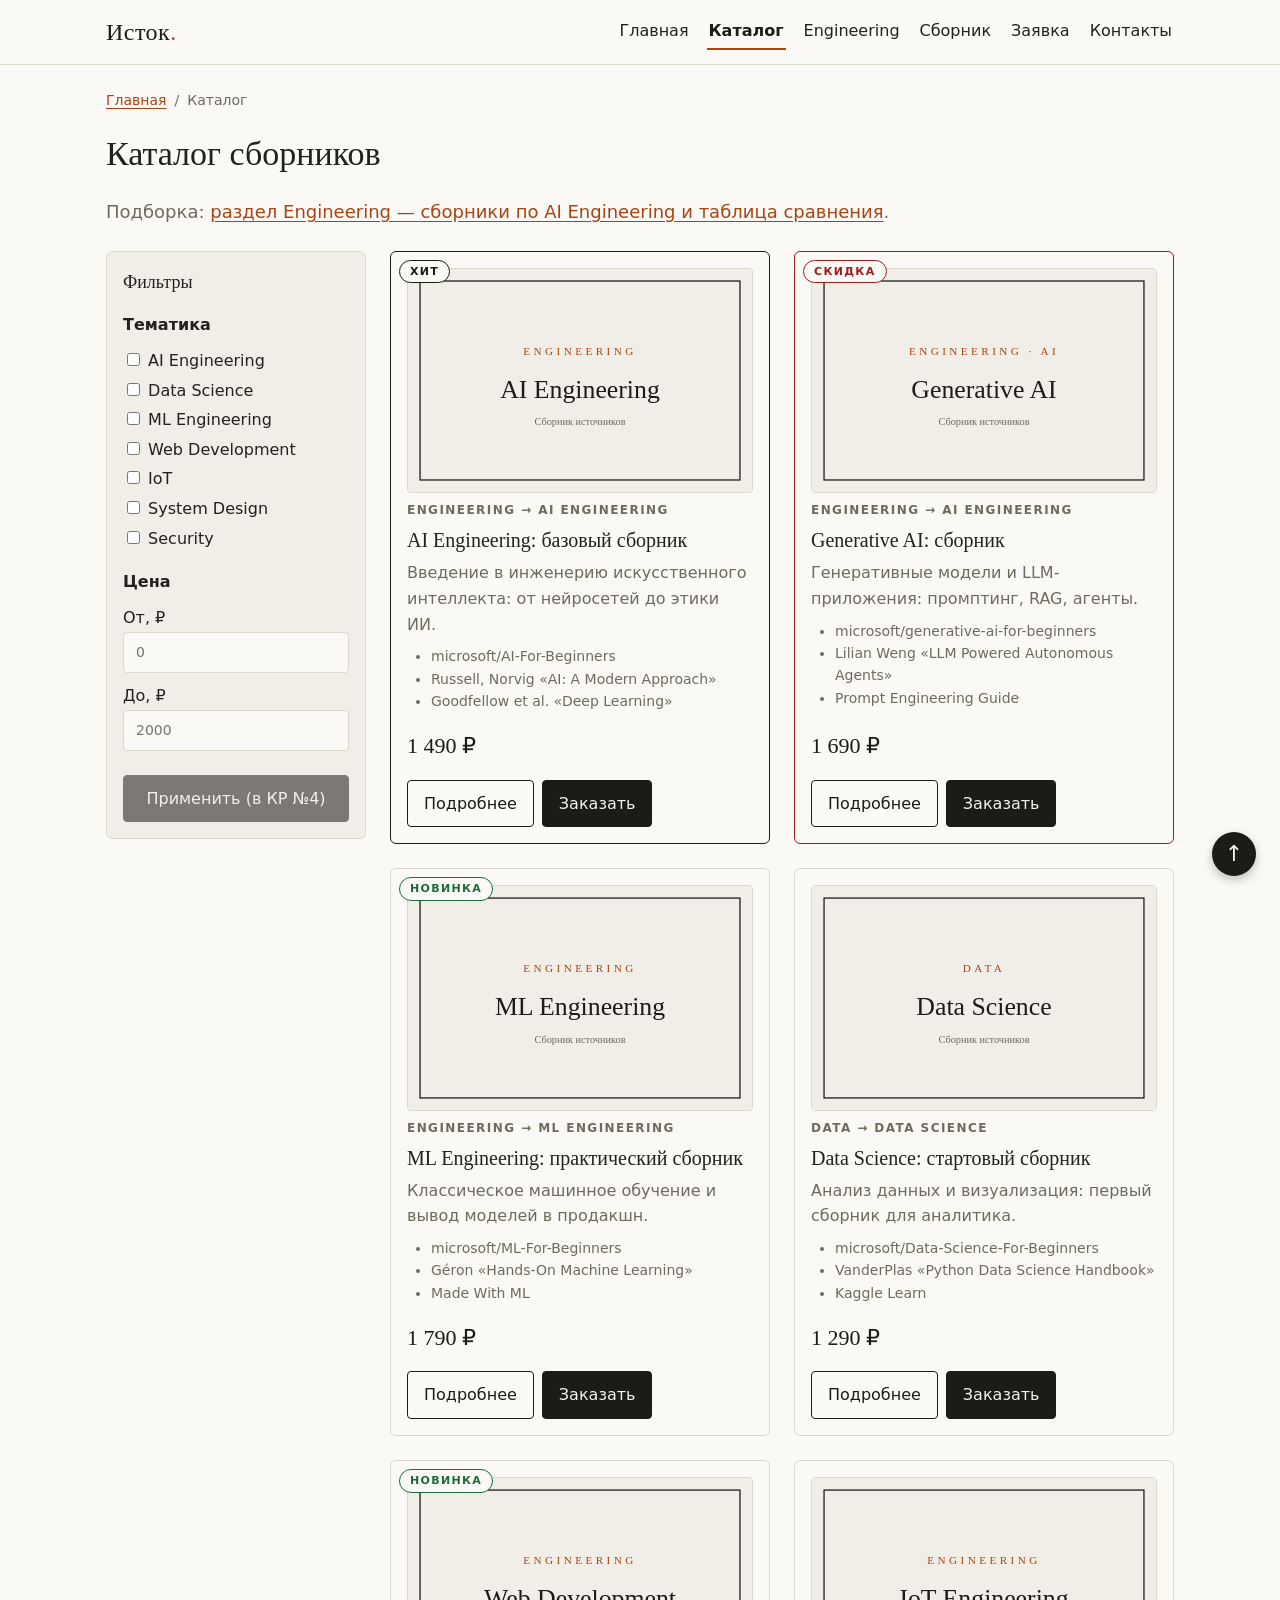
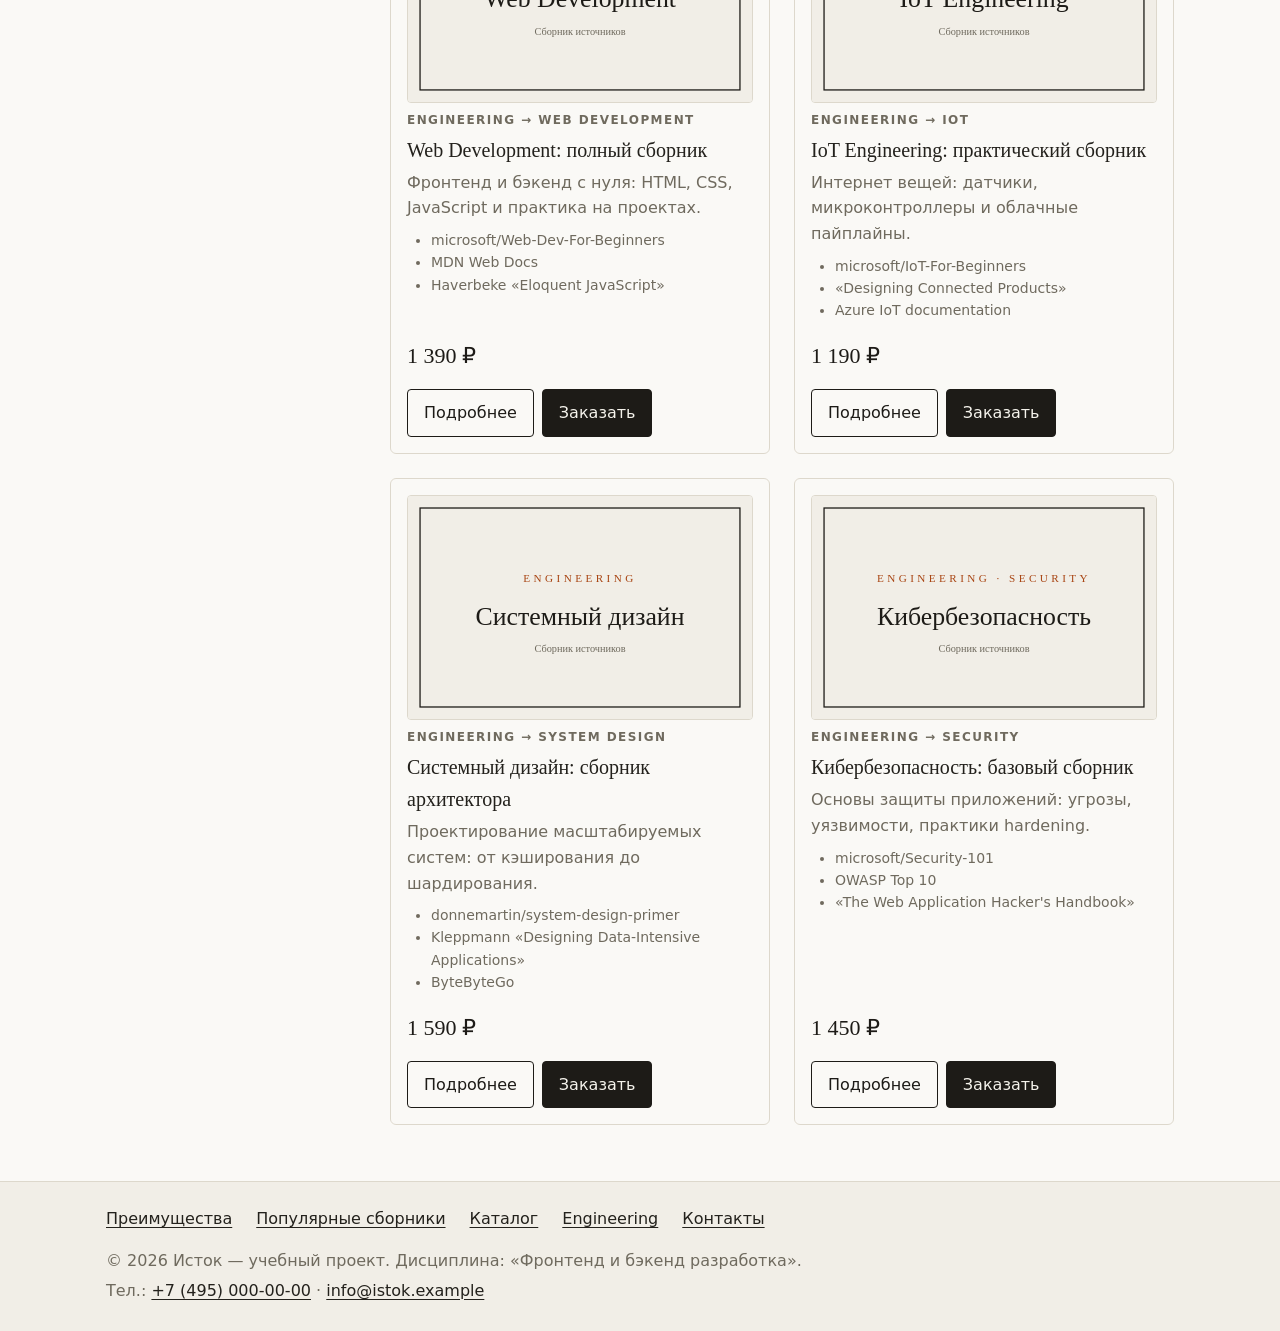
==== catalog.html @ 0348db37 "Stage 0" ====
<!DOCTYPE html>
<html lang="ru">
<head>
  <meta charset="UTF-8">
  <meta name="viewport" content="width=device-width, initial-scale=1.0">
  <title>Каталог — Исток</title>
  <meta name="description" content="Каталог тематических сборников источников Исток: AI Engineering, Data Science, Web Development, IoT, системный дизайн, кибербезопасность.">
  <meta property="og:type" content="website">
  <meta property="og:title" content="Каталог — Исток">
  <meta property="og:description" content="Каталог тематических сборников источников Исток.">
  <link rel="stylesheet" href="css/style.css">
  <script src="js/main.js" defer></script>
</head>
<body>
  <a class="skip-link" href="#main">Перейти к содержимому</a>
  <header class="site-header">
    <div class="site-header__inner">
      <a class="site-header__logo" href="index.html">Исток</a>
      <nav class="site-nav" aria-label="Основная навигация">
        <ul class="site-nav__list">
          <li class="site-nav__item"><a class="site-nav__link" href="index.html">Главная</a></li>
          <li class="site-nav__item"><a class="site-nav__link site-nav__link--active" href="catalog.html" aria-current="page">Каталог</a></li>
          <li class="site-nav__item"><a class="site-nav__link" href="category.html">Engineering</a></li>
          <li class="site-nav__item"><a class="site-nav__link" href="product.html">Сборник</a></li>
          <li class="site-nav__item"><a class="site-nav__link" href="order.html">Заявка</a></li>
          <li class="site-nav__item"><a class="site-nav__link" href="contacts.html">Контакты</a></li>
        </ul>
      </nav>
    </div>
  </header>

  <main class="page" id="main">
    <nav class="breadcrumbs" aria-label="Хлебные крошки">
      <ol class="breadcrumbs__list">
        <li class="breadcrumbs__item"><a class="breadcrumbs__link" href="index.html">Главная</a></li>
        <li class="breadcrumbs__item"><span class="breadcrumbs__current" aria-current="page">Каталог</span></li>
      </ol>
    </nav>
    <h1 class="page__title">Каталог сборников</h1>
    <p class="page__lead">Подборка: <a href="category.html">раздел Engineering — сборники по AI Engineering и таблица сравнения</a>.</p>
    <div class="catalog-layout">
      <aside class="catalog-filters" aria-label="Фильтры каталога">
        <h2 class="catalog-filters__title">Фильтры</h2>
        <form class="catalog-filters__form" action="#" method="get">
          <fieldset class="catalog-filters__group">
            <legend class="catalog-filters__legend">Тематика</legend>
            <ul class="catalog-filters__list">
          <li class="catalog-filters__item"><label class="catalog-filters__label"><input type="checkbox" name="category" value="AI Engineering"> AI Engineering</label></li>
          <li class="catalog-filters__item"><label class="catalog-filters__label"><input type="checkbox" name="category" value="Data Science"> Data Science</label></li>
          <li class="catalog-filters__item"><label class="catalog-filters__label"><input type="checkbox" name="category" value="ML Engineering"> ML Engineering</label></li>
          <li class="catalog-filters__item"><label class="catalog-filters__label"><input type="checkbox" name="category" value="Web Development"> Web Development</label></li>
          <li class="catalog-filters__item"><label class="catalog-filters__label"><input type="checkbox" name="category" value="IoT"> IoT</label></li>
          <li class="catalog-filters__item"><label class="catalog-filters__label"><input type="checkbox" name="category" value="System Design"> System Design</label></li>
          <li class="catalog-filters__item"><label class="catalog-filters__label"><input type="checkbox" name="category" value="Security"> Security</label></li>
            </ul>
          </fieldset>
          <fieldset class="catalog-filters__group">
            <legend class="catalog-filters__legend">Цена</legend>
            <label class="catalog-filters__label" for="price-min">От, ₽</label>
            <input class="catalog-filters__input" id="price-min" name="price-min" type="number" min="0" step="100" placeholder="0">
            <label class="catalog-filters__label" for="price-max">До, ₽</label>
            <input class="catalog-filters__input" id="price-max" name="price-max" type="number" min="0" step="100" placeholder="2000">
          </fieldset>
          <button class="button button--primary" type="button" disabled>Применить (в КР №4)</button>
        </form>
      </aside>
      <section class="catalog-products" aria-label="Список сборников">
        <div class="products-grid">
        <article class="product-card product-card--featured">
          <span class="badge badge--hit product-card__badge">Хит</span>
          <img class="product-card__image" src="images/ai-engineering.svg" alt="Обложка сборника «AI Engineering: базовый сборник»" width="400" height="260" loading="lazy">
          <p class="product-card__category"><a class="product-card__category-link" href="category.html">Engineering → AI Engineering</a></p>
          <h3 class="product-card__title">AI Engineering: базовый сборник</h3>
          <p class="product-card__description">Введение в инженерию искусственного интеллекта: от нейросетей до этики ИИ.</p>
          <ul class="product-card__sources">
            <li>microsoft/AI-For-Beginners</li>
            <li>Russell, Norvig «AI: A Modern Approach»</li>
            <li>Goodfellow et al. «Deep Learning»</li>
          </ul>
          <p class="product-card__price">1 490 ₽</p>
          <div class="product-card__actions">
            <a class="button button--secondary" href="product.html">Подробнее</a>
            <button class="button button--primary product-card__button" type="button" data-product="AI Engineering: базовый сборник">Заказать</button>
          </div>
        </article>
        <article class="product-card product-card--discount">
          <span class="badge badge--sale product-card__badge">Скидка</span>
          <img class="product-card__image" src="images/generative-ai.svg" alt="Обложка сборника «Generative AI: сборник»" width="400" height="260" loading="lazy">
          <p class="product-card__category"><a class="product-card__category-link" href="category.html">Engineering → AI Engineering</a></p>
          <h3 class="product-card__title">Generative AI: сборник</h3>
          <p class="product-card__description">Генеративные модели и LLM-приложения: промптинг, RAG, агенты.</p>
          <ul class="product-card__sources">
            <li>microsoft/generative-ai-for-beginners</li>
            <li>Lilian Weng «LLM Powered Autonomous Agents»</li>
            <li>Prompt Engineering Guide</li>
          </ul>
          <p class="product-card__price">1 690 ₽</p>
          <div class="product-card__actions">
            <a class="button button--secondary" href="product.html">Подробнее</a>
            <button class="button button--primary product-card__button" type="button" data-product="Generative AI: сборник">Заказать</button>
          </div>
        </article>
        <article class="product-card">
          <span class="badge badge--new product-card__badge">Новинка</span>
          <img class="product-card__image" src="images/ml-engineering.svg" alt="Обложка сборника «ML Engineering: практический сборник»" width="400" height="260" loading="lazy">
          <p class="product-card__category"><a class="product-card__category-link" href="category.html">Engineering → ML Engineering</a></p>
          <h3 class="product-card__title">ML Engineering: практический сборник</h3>
          <p class="product-card__description">Классическое машинное обучение и вывод моделей в продакшн.</p>
          <ul class="product-card__sources">
            <li>microsoft/ML-For-Beginners</li>
            <li>Géron «Hands-On Machine Learning»</li>
            <li>Made With ML</li>
          </ul>
          <p class="product-card__price">1 790 ₽</p>
          <div class="product-card__actions">
            <a class="button button--secondary" href="product.html">Подробнее</a>
            <button class="button button--primary product-card__button" type="button" data-product="ML Engineering: практический сборник">Заказать</button>
          </div>
        </article>
        <article class="product-card">
          <img class="product-card__image" src="images/data-science.svg" alt="Обложка сборника «Data Science: стартовый сборник»" width="400" height="260" loading="lazy">
          <p class="product-card__category">Data → Data Science</p>
          <h3 class="product-card__title">Data Science: стартовый сборник</h3>
          <p class="product-card__description">Анализ данных и визуализация: первый сборник для аналитика.</p>
          <ul class="product-card__sources">
            <li>microsoft/Data-Science-For-Beginners</li>
            <li>VanderPlas «Python Data Science Handbook»</li>
            <li>Kaggle Learn</li>
          </ul>
          <p class="product-card__price">1 290 ₽</p>
          <div class="product-card__actions">
            <a class="button button--secondary" href="product.html">Подробнее</a>
            <button class="button button--primary product-card__button" type="button" data-product="Data Science: стартовый сборник">Заказать</button>
          </div>
        </article>
        <article class="product-card">
          <span class="badge badge--new product-card__badge">Новинка</span>
          <img class="product-card__image" src="images/web-development.svg" alt="Обложка сборника «Web Development: полный сборник»" width="400" height="260" loading="lazy">
          <p class="product-card__category"><a class="product-card__category-link" href="category.html">Engineering → Web Development</a></p>
          <h3 class="product-card__title">Web Development: полный сборник</h3>
          <p class="product-card__description">Фронтенд и бэкенд с нуля: HTML, CSS, JavaScript и практика на проектах.</p>
          <ul class="product-card__sources">
            <li>microsoft/Web-Dev-For-Beginners</li>
            <li>MDN Web Docs</li>
            <li>Haverbeke «Eloquent JavaScript»</li>
          </ul>
          <p class="product-card__price">1 390 ₽</p>
          <div class="product-card__actions">
            <a class="button button--secondary" href="product.html">Подробнее</a>
            <button class="button button--primary product-card__button" type="button" data-product="Web Development: полный сборник">Заказать</button>
          </div>
        </article>
        <article class="product-card">
          <img class="product-card__image" src="images/iot-engineering.svg" alt="Обложка сборника «IoT Engineering: практический сборник»" width="400" height="260" loading="lazy">
          <p class="product-card__category"><a class="product-card__category-link" href="category.html">Engineering → IoT</a></p>
          <h3 class="product-card__title">IoT Engineering: практический сборник</h3>
          <p class="product-card__description">Интернет вещей: датчики, микроконтроллеры и облачные пайплайны.</p>
          <ul class="product-card__sources">
            <li>microsoft/IoT-For-Beginners</li>
            <li>«Designing Connected Products»</li>
            <li>Azure IoT documentation</li>
          </ul>
          <p class="product-card__price">1 190 ₽</p>
          <div class="product-card__actions">
            <a class="button button--secondary" href="product.html">Подробнее</a>
            <button class="button button--primary product-card__button" type="button" data-product="IoT Engineering: практический сборник">Заказать</button>
          </div>
        </article>
        <article class="product-card">
          <img class="product-card__image" src="images/system-design.svg" alt="Обложка сборника «Системный дизайн: сборник архитектора»" width="400" height="260" loading="lazy">
          <p class="product-card__category"><a class="product-card__category-link" href="category.html">Engineering → System Design</a></p>
          <h3 class="product-card__title">Системный дизайн: сборник архитектора</h3>
          <p class="product-card__description">Проектирование масштабируемых систем: от кэширования до шардирования.</p>
          <ul class="product-card__sources">
            <li>donnemartin/system-design-primer</li>
            <li>Kleppmann «Designing Data-Intensive Applications»</li>
            <li>ByteByteGo</li>
          </ul>
          <p class="product-card__price">1 590 ₽</p>
          <div class="product-card__actions">
            <a class="button button--secondary" href="product.html">Подробнее</a>
            <button class="button button--primary product-card__button" type="button" data-product="Системный дизайн: сборник архитектора">Заказать</button>
          </div>
        </article>
        <article class="product-card">
          <img class="product-card__image" src="images/cybersecurity.svg" alt="Обложка сборника «Кибербезопасность: базовый сборник»" width="400" height="260" loading="lazy">
          <p class="product-card__category"><a class="product-card__category-link" href="category.html">Engineering → Security</a></p>
          <h3 class="product-card__title">Кибербезопасность: базовый сборник</h3>
          <p class="product-card__description">Основы защиты приложений: угрозы, уязвимости, практики hardening.</p>
          <ul class="product-card__sources">
            <li>microsoft/Security-101</li>
            <li>OWASP Top 10</li>
            <li>«The Web Application Hacker's Handbook»</li>
          </ul>
          <p class="product-card__price">1 450 ₽</p>
          <div class="product-card__actions">
            <a class="button button--secondary" href="product.html">Подробнее</a>
            <button class="button button--primary product-card__button" type="button" data-product="Кибербезопасность: базовый сборник">Заказать</button>
          </div>
        </article>
        </div>
      </section>
    </div>
  </main>

  <footer class="site-footer" id="contacts">
    <div class="site-footer__inner">
      <nav class="site-footer__nav" aria-label="Навигация в подвале">
        <ul class="site-footer__list">
          <li class="site-footer__item"><a class="site-footer__link" href="index.html#advantages">Преимущества</a></li>
          <li class="site-footer__item"><a class="site-footer__link" href="index.html#popular">Популярные сборники</a></li>
          <li class="site-footer__item"><a class="site-footer__link" href="catalog.html">Каталог</a></li>
          <li class="site-footer__item"><a class="site-footer__link" href="category.html">Engineering</a></li>
          <li class="site-footer__item"><a class="site-footer__link" href="contacts.html">Контакты</a></li>
        </ul>
      </nav>
      <p class="site-footer__text">&copy; 2026 Исток — учебный проект. Дисциплина: «Фронтенд и бэкенд разработка».</p>
      <p class="site-footer__text">Тел.: <a class="site-footer__link" href="tel:+74950000000">+7 (495) 000-00-00</a> · <a class="site-footer__link" href="mailto:info@istok.example">info@istok.example</a></p>
    </div>
  </footer>
  <a class="to-top" href="#main" aria-label="Наверх">↑</a>

  <dialog class="order-dialog" id="order-dialog" aria-labelledby="order-dialog-title">
    <h2 class="order-dialog__title" id="order-dialog-title">Быстрая заявка</h2>
    <form class="order-form" id="order-form" action="#" method="post" novalidate>
      <input id="selected-product" name="selected-product" type="hidden">
      <p class="order-form__selected" id="selected-product-label" hidden></p>
      <div class="order-form__field">
        <label class="order-form__label" for="order-name">Имя</label>
        <input class="order-form__input" id="order-name" name="name" type="text" placeholder="Введите ваше имя" minlength="2" autocomplete="given-name" required>
      </div>
      <div class="order-form__field">
        <label class="order-form__label" for="order-email">E-mail</label>
        <input class="order-form__input" id="order-email" name="email" type="email" placeholder="example@mail.ru" autocomplete="email" required>
      </div>
      <div class="order-form__field">
        <label class="order-form__label" for="order-phone">Телефон</label>
        <input class="order-form__input" id="order-phone" name="phone" type="tel" inputmode="tel" placeholder="+7 (900) 000-00-00" pattern="^\+7 \(\d{3}\) \d{3}-\d{2}-\d{2}$" required>
        <small class="order-form__hint">Формат: +7 (900) 000-00-00</small>
      </div>
      <div class="order-form__field">
        <label class="order-form__label" for="order-topic">Тема заявки</label>
        <select class="order-form__select" id="order-topic" name="topic" required>
          <option value="">Выберите тему</option>
          <option value="product">Заказ сборника</option>
          <option value="consultation">Консультация</option>
          <option value="delivery">Получение и доставка</option>
        </select>
      </div>
      <div class="order-form__field">
        <label class="order-form__label" for="order-comment">Комментарий</label>
        <textarea class="order-form__textarea" id="order-comment" name="comment" rows="3" placeholder="Дополнительная информация"></textarea>
      </div>
      <div class="order-form__field order-form__field--checkbox">
        <label class="order-form__label order-form__label--inline"><input id="order-agreement" name="agreement" type="checkbox" required> Я согласен на обработку данных</label>
      </div>
      <div class="order-form__actions">
        <button class="button button--secondary" type="button" id="close-order-dialog">Закрыть</button>
        <button class="button button--primary" type="submit">Отправить заявку</button>
      </div>
    </form>
  </dialog>
  <p class="success-message" id="success-message" role="status" hidden>Заявка успешно отправлена!</p>
</body>
</html>
---- css/style.css ----
/* ===== Переменные ===== */
/* Визуальное направление: минимализм в духе triforceproject.com —
   «бумажный» фон, волосяные линии, акцентная serif-типографика,
   сдержанная палитра «чернила + ржавчина». */
:root {
  --color-primary: #1d1b17;
  --color-primary-dark: #000000;
  --color-text: #23211c;
  --color-bg: #faf9f6;
  --color-bg-alt: #f1eee7;
  --color-bg-hero: #f4f1ea;
  --color-border: #ddd8cc;
  --color-danger: #a11d1d;
  --color-success: #1e6b3a;
  --color-muted: #6f6a5e;
  --color-disabled: #c9c4b8;
  --color-hit: #1d1b17;
  --color-new: #1e6b3a;
  --color-sale: #a11d1d;
  --color-accent: #a84412;
  --color-accent-hover: #c24e14;
  --color-accent-dark: #8f3a0e;
  --color-surface-dark: #1d1b17;
  --color-on-dark: #f5f3ec;
  --color-on-dark-muted: #b3ada0;

  --space-xs: 4px;
  --space-sm: 8px;
  --space-md: 16px;
  --space-lg: 24px;
  --space-xl: 32px;

  --radius-sm: 4px;
  --radius-md: 6px;
  --radius-lg: 8px;
  --font-main: "Segoe UI", system-ui, -apple-system, Roboto, "Helvetica Neue", Arial, sans-serif;
  --font-heading: Georgia, "Times New Roman", "Times", serif;
  --container-width: 1100px;
  --header-height: 64px;
}

/* ===== База ===== */
* { box-sizing: border-box; }
html { scroll-behavior: smooth; scroll-padding-top: calc(var(--header-height) + var(--space-md)); }
body { margin: 0; font-family: var(--font-main); line-height: 1.6; color: var(--color-text); background: var(--color-bg); }
img { max-width: 100%; height: auto; display: block; }
a { color: var(--color-accent); text-underline-offset: 3px; }
a:focus-visible, input:focus-visible, select:focus-visible, textarea:focus-visible, summary:focus-visible {
  outline: 2px solid var(--color-accent); outline-offset: 3px;
}

/* Подсветка цели якорной ссылки */
.section:target, .site-footer:target { outline: 2px dashed var(--color-accent); outline-offset: 4px; }

.skip-link { position: absolute; left: var(--space-md); top: -100px; z-index: 300; padding: var(--space-sm) var(--space-md); background: var(--color-primary); color: var(--color-on-dark); text-decoration: none; border-radius: var(--radius-sm); }
.skip-link:focus { top: var(--space-sm); }

.page, .site-header__inner, .site-footer__inner { max-width: var(--container-width); margin: 0 auto; padding: var(--space-lg) var(--space-md); }
.page__title { margin: 0 0 var(--space-lg); font-size: 34px; font-weight: normal; }
.page__lead { margin: calc(var(--space-sm) * -1) 0 var(--space-lg); font-size: 18px; color: var(--color-muted); }
.hero__title, .page__title, .section__title, .product-page__title, .product-card__title, .note__title, .advantages__title, .catalog-filters__title, .order-dialog__title { font-family: var(--font-heading); letter-spacing: 0; }

/* Надзаголовок-подпись в духе референса: капс, разрядка */
.kicker { margin: 0 0 var(--space-sm); font-size: 12px; font-weight: bold; letter-spacing: .18em; text-transform: uppercase; color: var(--color-accent); }

/* ===== Шапка (sticky + z-index) ===== */
.site-header { position: sticky; top: 0; z-index: 100; background: var(--color-bg); border-bottom: 1px solid var(--color-border); }
.site-header__inner { display: flex; align-items: center; justify-content: space-between; flex-wrap: wrap; gap: var(--space-md); padding-top: var(--space-sm); padding-bottom: var(--space-sm); min-height: var(--header-height); }
.site-header__logo { font-family: var(--font-heading); font-size: 24px; letter-spacing: .02em; text-decoration: none; color: var(--color-primary); }
.site-header__logo::after { content: "."; color: var(--color-accent); }
.site-nav__list { display: flex; flex-wrap: wrap; justify-content: flex-end; align-items: center; gap: var(--space-xs) var(--space-md); margin: 0; padding: 0; list-style: none; }
.site-nav__link { display: inline-block; padding: var(--space-xs) 2px; text-decoration: none; color: var(--color-text); border-bottom: 2px solid transparent; }
.site-nav__link:hover { color: var(--color-accent); }
.site-nav__link--active { color: var(--color-primary); font-weight: bold; border-bottom-color: var(--color-accent); }

/* ===== Подвал ===== */
.site-footer { background: var(--color-bg-alt); border-top: 1px solid var(--color-border); margin-top: var(--space-xl); }
.site-footer__text { margin: var(--space-xs) 0; color: var(--color-muted); }
.site-footer__list { display: flex; flex-wrap: wrap; gap: var(--space-xs) var(--space-lg); margin: 0 0 var(--space-md); padding: 0; list-style: none; }
.site-footer__link { color: var(--color-text); }
.site-footer__link:hover { color: var(--color-accent); }

/* ===== Кнопка (блок button) ===== */
.button { display: inline-block; padding: 10px var(--space-md); font: inherit; border: 1px solid var(--color-primary); border-radius: var(--radius-sm); text-decoration: none; cursor: pointer; transition: background-color .2s, color .2s, border-color .2s; }
.button:focus-visible { outline: 2px solid var(--color-accent); outline-offset: 3px; }
.button--primary { color: var(--color-on-dark); background: var(--color-primary); }
.button--primary:hover { background: var(--color-primary-dark); border-color: var(--color-primary-dark); }
.button--secondary { color: var(--color-primary); background: transparent; }
.button--secondary:hover { color: var(--color-on-dark); background: var(--color-primary); }
.button:disabled, .button--disabled { opacity: .55; cursor: not-allowed; }
.button--accent { color: var(--color-on-dark); background: var(--color-accent); border-color: var(--color-accent); font-weight: bold; }
.button--accent:hover { background: var(--color-accent-hover); border-color: var(--color-accent-hover); }
.button--light { color: var(--color-primary); background: transparent; border-color: var(--color-primary); }
.button--light:hover { color: var(--color-on-dark); background: var(--color-primary); }
.button--small { padding: 6px 12px; font-size: 14px; }

/* ===== Hero: типографический первый экран с волосяными линиями ===== */
.hero { position: relative; padding: var(--space-xl) 0; color: var(--color-text); background: var(--color-bg-hero); border-top: 1px solid var(--color-border); border-bottom: 1px solid var(--color-border); margin: 0 calc(var(--space-md) * -1) var(--space-xl); padding-left: var(--space-md); padding-right: var(--space-md); }
.hero__title { margin: 0 0 var(--space-md); font-size: 44px; font-weight: normal; line-height: 1.15; max-width: 760px; }
.hero__text { max-width: 560px; margin: 0 0 var(--space-lg); font-size: 18px; color: var(--color-muted); }
.hero__actions { display: flex; flex-wrap: wrap; gap: var(--space-md); }

/* ===== Секции ===== */
.section { margin-bottom: var(--space-xl); }
.section__title { margin: 0 0 var(--space-md); font-size: 26px; font-weight: normal; }
.section__title::after { content: ""; display: block; width: 48px; height: 2px; margin-top: var(--space-sm); background: var(--color-accent); }
.section__more { text-align: center; margin-top: var(--space-lg); }

.advantages { display: grid; grid-template-columns: repeat(auto-fit, minmax(210px, 1fr)); gap: 0; margin: 0; padding: 0; list-style: none; border-top: 1px solid var(--color-border); border-left: 1px solid var(--color-border); }
.advantages__item { padding: var(--space-md); background: var(--color-bg); border-right: 1px solid var(--color-border); border-bottom: 1px solid var(--color-border); }
.advantages__title { margin: 0 0 var(--space-xs); font-size: 18px; font-weight: normal; }
.advantages__text { margin: 0; color: var(--color-muted); }

.note { padding: var(--space-md); border-left: 2px solid var(--color-accent); background: var(--color-bg-alt); }
.note__title { margin: 0 0 var(--space-sm); font-size: 18px; font-weight: normal; }
.note__list { margin: 0; padding-left: var(--space-lg); }

/* ===== Сетка товаров и макет каталога (Grid) ===== */
.products-grid { display: grid; grid-template-columns: repeat(auto-fill, minmax(260px, 1fr)); gap: var(--space-lg); }
.catalog-layout { display: grid; grid-template-columns: 260px 1fr; grid-template-areas: "filters products"; gap: var(--space-lg); align-items: start; }
.catalog-filters { grid-area: filters; }
.catalog-products { grid-area: products; min-width: 0; }

/* ===== Карточка сборника (relative + absolute badge) ===== */
.product-card { position: relative; display: flex; flex-direction: column; padding: var(--space-md); background: var(--color-bg); border: 1px solid var(--color-border); border-radius: var(--radius-md); transition: transform .2s, box-shadow .2s; }
.product-card:hover { transform: translateY(-3px); box-shadow: 0 8px 20px rgba(29,27,23,.08); }
.product-card:focus-within { box-shadow: 0 0 0 3px rgba(168,68,18,.25); }
.product-card--featured { border-color: var(--color-primary); }
.product-card--discount { border-color: var(--color-sale); }
.product-card__image { width: 100%; border-radius: var(--radius-sm); margin-bottom: var(--space-sm); border: 1px solid var(--color-border); }
.product-card__category { margin: 0; font-size: 12px; font-weight: bold; letter-spacing: .12em; text-transform: uppercase; color: var(--color-muted); }
.product-card__category-link { color: inherit; text-decoration: none; }
.product-card__category-link:hover { color: var(--color-accent); }
.product-card__title { margin: var(--space-xs) 0; font-size: 20px; font-weight: normal; }
.product-card__description { margin: 0 0 var(--space-sm); color: var(--color-muted); }
.product-card__sources { margin: 0 0 var(--space-md); padding-left: var(--space-lg); flex: 1; font-size: 14px; color: var(--color-muted); }
.product-card__price { margin: 0 0 var(--space-md); font-family: var(--font-heading); font-size: 22px; color: var(--color-primary); }
.product-card__actions { display: flex; flex-wrap: wrap; gap: var(--space-sm); }
.product-card__badge { position: absolute; top: var(--space-sm); left: var(--space-sm); z-index: 1; }

/* ===== Бейдж (блок badge): сдержанные подписи-чипы ===== */
.badge { display: inline-block; margin: 0; padding: 2px 10px; font-size: 11px; font-weight: bold; letter-spacing: .12em; text-transform: uppercase; color: var(--color-primary); border: 1px solid var(--color-primary); border-radius: 999px; background: var(--color-bg); }
.badge--hit { color: var(--color-hit); border-color: var(--color-hit); }
.badge--new { color: var(--color-new); border-color: var(--color-new); }
.badge--sale { color: var(--color-sale); border-color: var(--color-sale); }

/* ===== Фильтры каталога (sticky) ===== */
.catalog-filters { position: sticky; top: calc(var(--header-height) + var(--space-md)); padding: var(--space-md); background: var(--color-bg-alt); border: 1px solid var(--color-border); border-radius: var(--radius-md); }
.catalog-filters__title { margin: 0 0 var(--space-md); font-size: 18px; font-weight: normal; }
.catalog-filters__form { display: grid; gap: var(--space-md); }
.catalog-filters__group { margin: 0; padding: 0; border: 0; }
.catalog-filters__legend { padding: 0; margin-bottom: var(--space-sm); font-weight: bold; }
.catalog-filters__list { margin: 0; padding: 0; list-style: none; }
.catalog-filters__label { display: block; padding: 2px 0; }
.catalog-filters__input { width: 100%; margin-bottom: var(--space-sm); padding: var(--space-sm) 12px; font: inherit; font-size: 14px; color: var(--color-text); background: var(--color-bg); border: 1px solid var(--color-border); border-radius: var(--radius-sm); }
.catalog-filters__input:hover { border-color: var(--color-muted); }

/* ===== Страница товара ===== */
.product-page { display: grid; grid-template-columns: 1fr 1fr; gap: var(--space-xl); margin-bottom: var(--space-xl); align-items: start; }
.product-page__image { width: 100%; border-radius: var(--radius-md); border: 1px solid var(--color-border); }
.product-page__title { margin: var(--space-sm) 0; font-size: 32px; font-weight: normal; }
.product-page__description { color: var(--color-muted); }
.product-page__price { margin: var(--space-md) 0; font-family: var(--font-heading); font-size: 30px; }
.product-page__actions { display: flex; flex-wrap: wrap; gap: var(--space-md); }
.sources-list { margin: 0; padding-left: var(--space-lg); }
.sources-list__item { margin-bottom: var(--space-sm); }
.sources-list__meta { color: var(--color-muted); font-size: 14px; }

/* ===== Таблица: минимализм, волосяные линии, капс в шапке ===== */
.table-wrap { overflow-x: auto; }
.spec-table { width: 100%; border-collapse: collapse; }
.spec-table__caption { padding: var(--space-sm) 0; text-align: left; font-weight: bold; color: var(--color-muted); }
.spec-table__head-cell, .spec-table__row-head, .spec-table__cell { padding: 10px var(--space-md); text-align: left; border: 0; border-bottom: 1px solid var(--color-border); }
.spec-table__head-cell { font-size: 12px; font-weight: bold; letter-spacing: .12em; text-transform: uppercase; color: var(--color-muted); border-bottom: 2px solid var(--color-primary); background: transparent; }
.spec-table__row-head { width: 35%; font-weight: bold; background: transparent; }
.spec-table__row:hover .spec-table__cell, .spec-table__row:hover .spec-table__row-head { background: var(--color-bg-hero); }
.spec-table__link { color: inherit; }
.spec-table--compare { min-width: 680px; }
.spec-table__row-head--compact { width: 22%; }
.spec-table__row-head--sticky { position: sticky; left: 0; z-index: 1; background: var(--color-bg); }
.spec-table__cell--best { font-weight: bold; }
.spec-table__tag { display: inline-block; margin-left: var(--space-xs); padding: 1px 8px; border-radius: 999px; font-size: 12px; font-weight: bold; color: var(--color-accent); border: 1px solid var(--color-accent); white-space: nowrap; }
.table-wrap:focus-visible { outline: 2px solid var(--color-accent); outline-offset: 3px; }

/* ===== Рейтинг (блок rating) ===== */
.rating { --rating-value: 5; display: inline-block; font-size: 20px; line-height: 1; letter-spacing: 2px; color: transparent; background: linear-gradient(90deg, var(--color-accent) calc(var(--rating-value) / 5 * 100%), var(--color-border) 0); -webkit-background-clip: text; background-clip: text; }
.rating--5 { --rating-value: 5; }
.rating--4-7 { --rating-value: 4.7; }
.rating--4 { --rating-value: 4; }

/* ===== Отзывы (блоки reviews и review-card) ===== */
.reviews__summary { display: flex; flex-wrap: wrap; align-items: center; gap: var(--space-sm); margin: 0 0 var(--space-md); }
.reviews__list { display: grid; grid-template-columns: repeat(auto-fit, minmax(260px, 1fr)); gap: var(--space-lg); }
.reviews__note { margin: var(--space-md) 0 0; font-size: 13px; color: var(--color-muted); }
.review-card { display: flex; flex-direction: column; gap: var(--space-sm); padding: var(--space-md); background: var(--color-bg); border: 1px solid var(--color-border); border-radius: var(--radius-md); }
.review-card--top { border-color: var(--color-primary); box-shadow: 0 0 0 1px var(--color-primary); }
.review-card__header { display: flex; flex-wrap: wrap; align-items: center; justify-content: space-between; gap: var(--space-sm); }
.review-card__author { margin: 0; font-weight: bold; }
.review-card__label { align-self: flex-start; margin: 0; padding: 2px 10px; border-radius: 999px; font-size: 11px; font-weight: bold; letter-spacing: .12em; text-transform: uppercase; color: var(--color-accent); border: 1px solid var(--color-accent); }
.review-card__text { flex: 1; margin: 0; }
.review-card__footer { display: flex; flex-wrap: wrap; justify-content: space-between; gap: var(--space-xs) var(--space-sm); font-size: 13px; color: var(--color-muted); }
.review-card__verified { color: var(--color-success); font-weight: bold; }

/* ===== FAQ ===== */
.faq { margin-bottom: var(--space-sm); padding: var(--space-sm) var(--space-md); border: 1px solid var(--color-border); border-radius: var(--radius-sm); }
.faq__question { cursor: pointer; font-weight: bold; }
.faq__answer { margin: var(--space-sm) 0 0; color: var(--color-muted); }

/* ===== Хлебные крошки (блок breadcrumbs) ===== */
.breadcrumbs { margin-bottom: var(--space-md); font-size: 14px; color: var(--color-muted); }
.breadcrumbs__list { display: flex; flex-wrap: wrap; gap: var(--space-sm); margin: 0; padding: 0; list-style: none; }
.breadcrumbs__item + .breadcrumbs__item::before { content: "/"; margin-right: var(--space-sm); color: var(--color-muted); }
.breadcrumbs__link { color: var(--color-accent); }
.breadcrumbs__current { color: var(--color-muted); }

/* ===== Две колонки ===== */
.two-col { display: grid; grid-template-columns: 2fr 1fr; gap: var(--space-xl); align-items: start; }
.contact-list { font-style: normal; }
.contact-list__item { margin: 0 0 var(--space-sm); }

/* ===== Форма ===== */
.order-form { display: flex; flex-direction: column; gap: var(--space-md); }
.order-form__grid { display: grid; grid-template-columns: repeat(auto-fit, minmax(220px, 1fr)); gap: var(--space-md); }
.order-form__field { display: flex; flex-direction: column; gap: 6px; }
.order-form__label { font-size: 14px; font-weight: bold; }
.order-form__label--inline { display: flex; align-items: center; gap: var(--space-sm); font-weight: normal; }
.order-form__input, .order-form__select, .order-form__textarea { width: 100%; padding: var(--space-sm) 12px; font: inherit; font-size: 14px; color: var(--color-text); background: var(--color-bg); border: 1px solid var(--color-border); border-radius: var(--radius-sm); transition: border-color .2s, box-shadow .2s; }
.order-form__input:hover, .order-form__select:hover, .order-form__textarea:hover { border-color: var(--color-muted); }
.order-form__input:focus-visible, .order-form__select:focus-visible, .order-form__textarea:focus-visible { outline: none; border-color: var(--color-accent); box-shadow: 0 0 0 3px rgba(168,68,18,.25); }
.order-form__input:disabled, .order-form__select:disabled, .order-form__textarea:disabled { background: var(--color-bg-alt); cursor: not-allowed; }
.order-form__input[aria-invalid="true"], .order-form__select[aria-invalid="true"], .order-form__textarea[aria-invalid="true"] { border-color: var(--color-danger); background: #fdf6f6; }
.order-form__hint { font-size: 12px; color: var(--color-muted); }
.order-form__selected { margin: 0; padding: var(--space-sm); background: var(--color-bg-hero); border: 1px solid var(--color-border); border-radius: var(--radius-sm); }
.order-form__actions { display: flex; flex-wrap: wrap; justify-content: flex-end; gap: var(--space-md); }
.order-form__actions--start { justify-content: flex-start; }

/* ===== Модальное окно (<dialog>) ===== */
.order-dialog { width: calc(100% - 32px); max-width: 500px; max-height: 90vh; padding: var(--space-lg); color: var(--color-text); background: var(--color-bg); border: 1px solid var(--color-border); border-radius: var(--radius-md); box-shadow: 0 10px 25px rgba(29,27,23,.2); }
.order-dialog::backdrop { background: rgba(29,27,23,.5); }
.order-dialog__title { margin-top: 0; font-weight: normal; }

.success-message { position: fixed; bottom: var(--space-lg); left: 50%; transform: translateX(-50%); z-index: 250; margin: 0; padding: 12px var(--space-lg); background: #eef6ef; color: var(--color-success); border: 1px solid var(--color-success); border-radius: var(--radius-sm); }
.success-message[hidden] { display: none; }

/* ===== Кнопка «Наверх» (fixed + z-index) ===== */
.to-top { position: fixed; right: var(--space-lg); bottom: var(--space-lg); z-index: 200; display: flex; align-items: center; justify-content: center; width: 44px; height: 44px; font-size: 22px; text-decoration: none; color: var(--color-on-dark); background: var(--color-primary); border-radius: 50%; box-shadow: 0 4px 10px rgba(29,27,23,.25); transition: background-color .2s; }
.to-top:hover { background: var(--color-accent); }
.to-top:focus-visible { outline: 3px solid var(--color-accent); outline-offset: 3px; }

/* ===== Узкие экраны (минимум; полная адаптивность — в КР №3) ===== */
@media (max-width: 800px) {
  .catalog-layout { grid-template-columns: 1fr; grid-template-areas: "filters" "products"; }
  .product-page, .two-col { grid-template-columns: 1fr; }
  .catalog-filters { position: static; }
  .hero__title { font-size: 32px; }
}
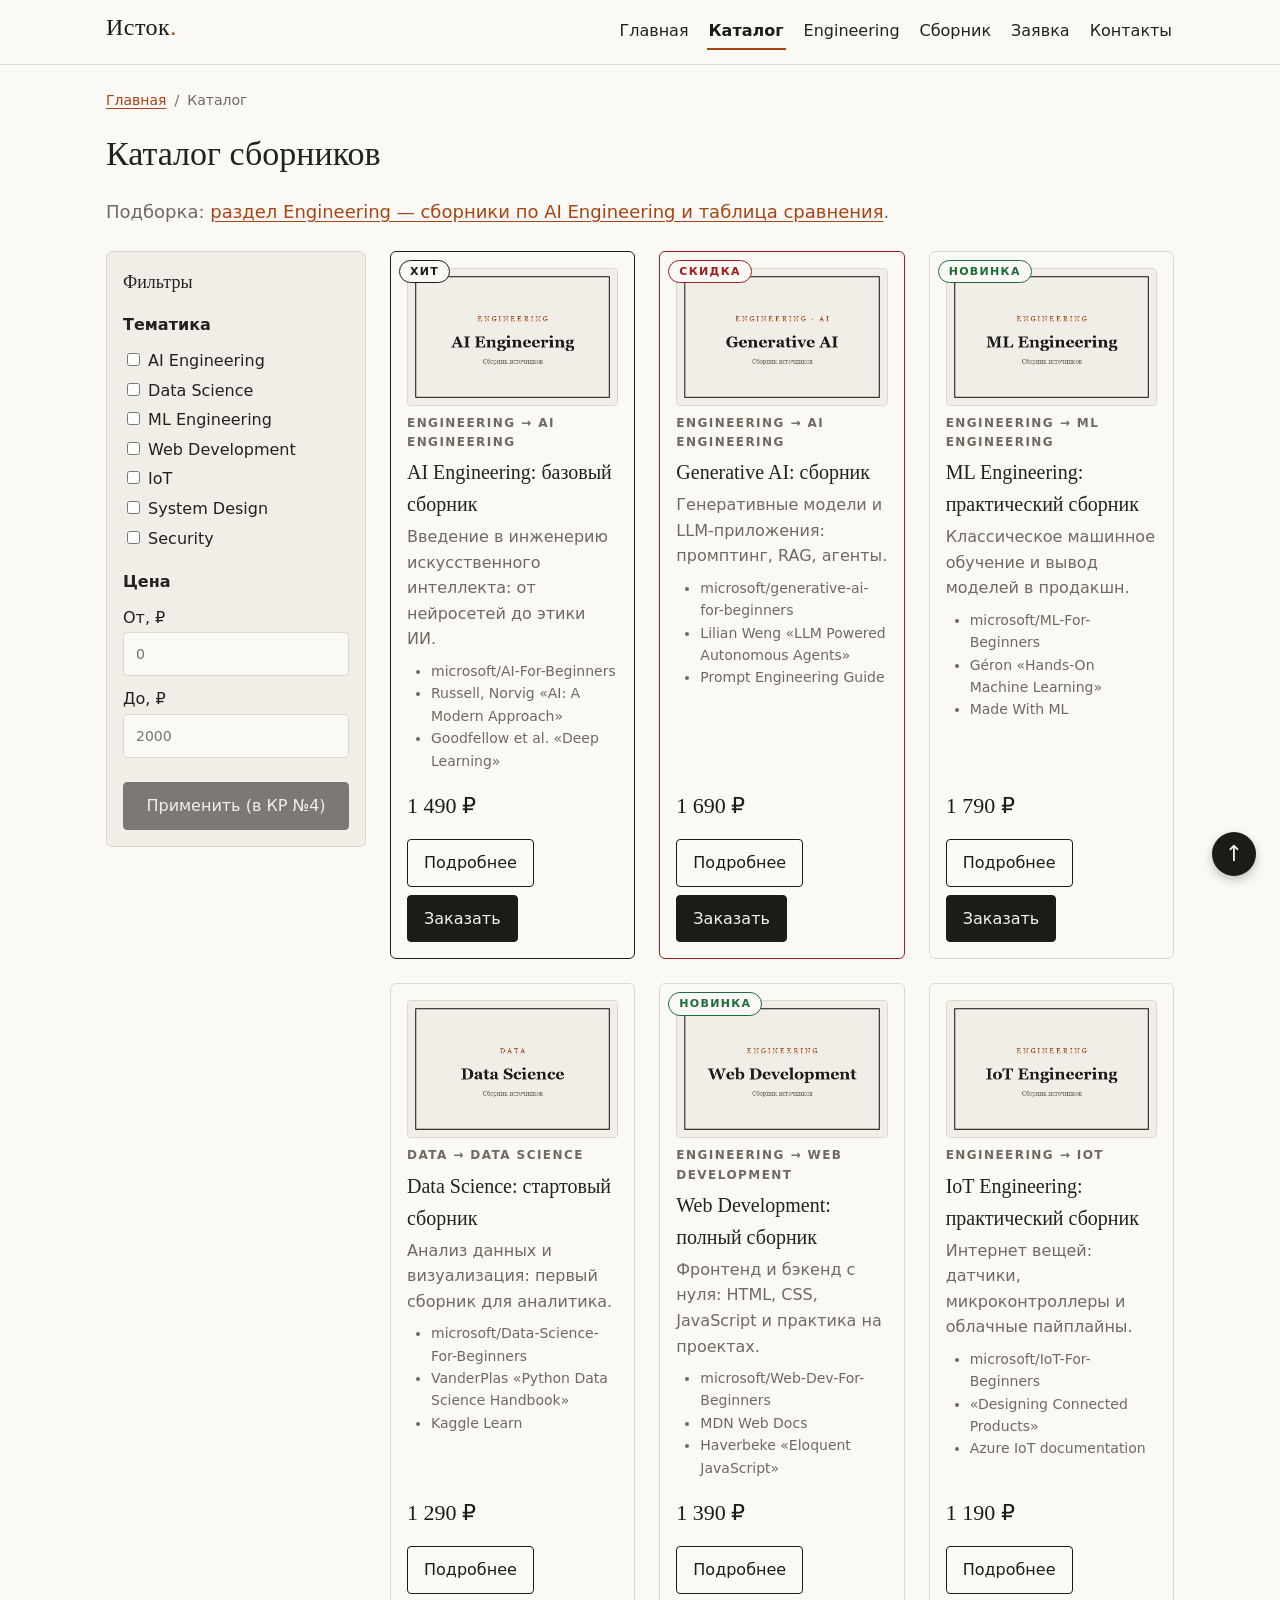
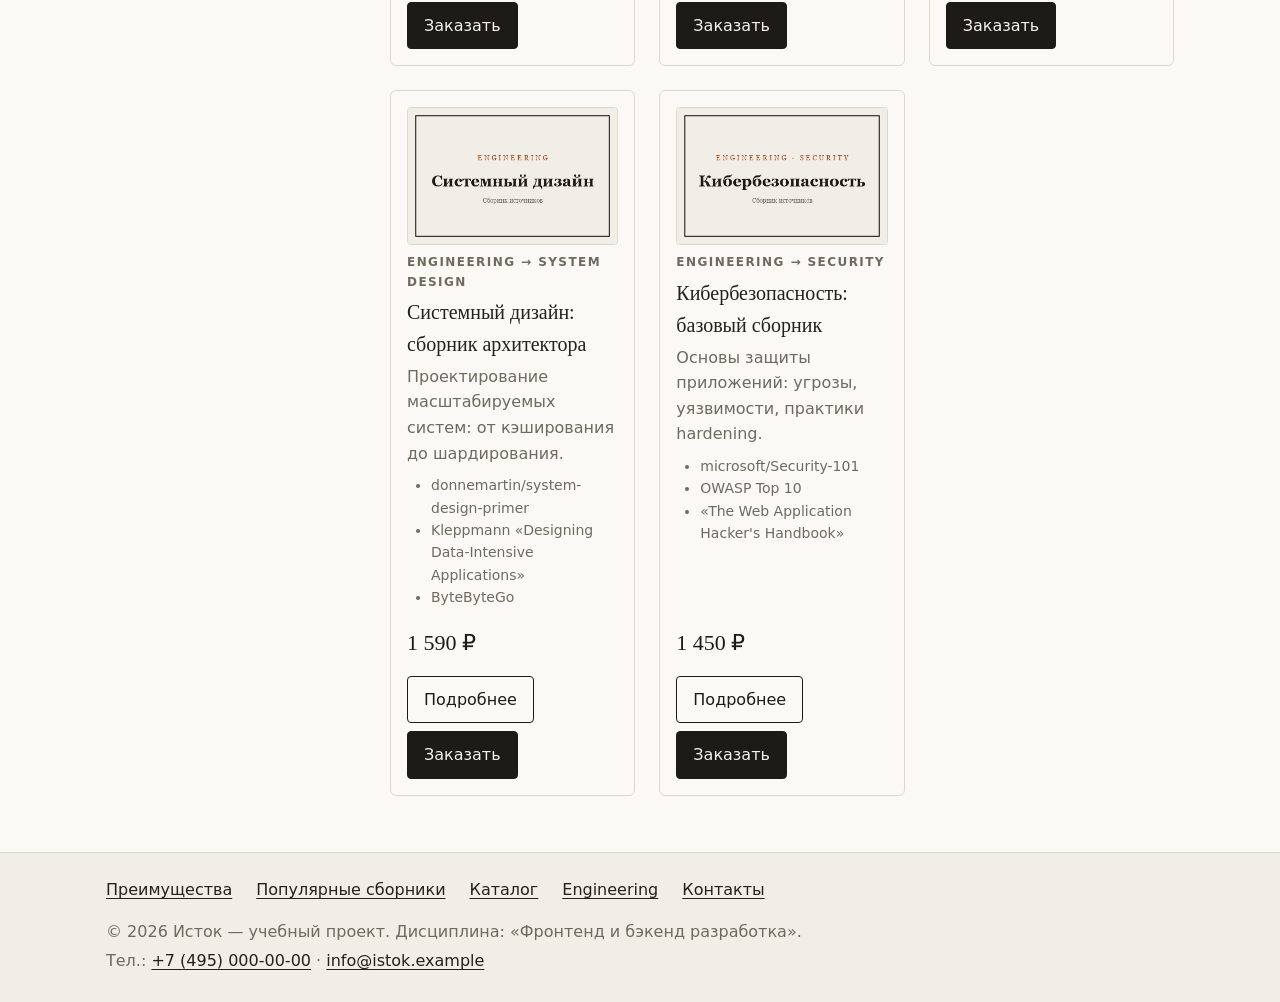
==== commit 4e0f9ce6: "Stage 1" ====
--- a/catalog.html
+++ b/catalog.html
@@ -9,6 +9,7 @@
   <meta property="og:title" content="Каталог — Исток">
   <meta property="og:description" content="Каталог тематических сборников источников Исток.">
   <link rel="stylesheet" href="css/style.css">
+  <link rel="stylesheet" href="css/responsive.css">
   <script src="js/main.js" defer></script>
 </head>
 <body>
@@ -68,7 +69,7 @@
         <div class="products-grid">
         <article class="product-card product-card--featured">
           <span class="badge badge--hit product-card__badge">Хит</span>
-          <img class="product-card__image" src="images/ai-engineering.svg" alt="Обложка сборника «AI Engineering: базовый сборник»" width="400" height="260" loading="lazy">
+          <img class="product-card__image" src="images/ai-engineering-400.jpg" srcset="images/ai-engineering-400.jpg 400w, images/ai-engineering-800.jpg 800w" sizes="(min-width: 1024px) 30vw, (min-width: 640px) 45vw, 100vw" alt="Обложка сборника «AI Engineering: базовый сборник»" width="400" height="260" loading="lazy">
           <p class="product-card__category"><a class="product-card__category-link" href="category.html">Engineering → AI Engineering</a></p>
           <h3 class="product-card__title">AI Engineering: базовый сборник</h3>
           <p class="product-card__description">Введение в инженерию искусственного интеллекта: от нейросетей до этики ИИ.</p>
@@ -85,7 +86,7 @@
         </article>
         <article class="product-card product-card--discount">
           <span class="badge badge--sale product-card__badge">Скидка</span>
-          <img class="product-card__image" src="images/generative-ai.svg" alt="Обложка сборника «Generative AI: сборник»" width="400" height="260" loading="lazy">
+          <img class="product-card__image" src="images/generative-ai-400.jpg" srcset="images/generative-ai-400.jpg 400w, images/generative-ai-800.jpg 800w" sizes="(min-width: 1024px) 30vw, (min-width: 640px) 45vw, 100vw" alt="Обложка сборника «Generative AI: сборник»" width="400" height="260" loading="lazy">
           <p class="product-card__category"><a class="product-card__category-link" href="category.html">Engineering → AI Engineering</a></p>
           <h3 class="product-card__title">Generative AI: сборник</h3>
           <p class="product-card__description">Генеративные модели и LLM-приложения: промптинг, RAG, агенты.</p>
@@ -102,7 +103,7 @@
         </article>
         <article class="product-card">
           <span class="badge badge--new product-card__badge">Новинка</span>
-          <img class="product-card__image" src="images/ml-engineering.svg" alt="Обложка сборника «ML Engineering: практический сборник»" width="400" height="260" loading="lazy">
+          <img class="product-card__image" src="images/ml-engineering-400.jpg" srcset="images/ml-engineering-400.jpg 400w, images/ml-engineering-800.jpg 800w" sizes="(min-width: 1024px) 30vw, (min-width: 640px) 45vw, 100vw" alt="Обложка сборника «ML Engineering: практический сборник»" width="400" height="260" loading="lazy">
           <p class="product-card__category"><a class="product-card__category-link" href="category.html">Engineering → ML Engineering</a></p>
           <h3 class="product-card__title">ML Engineering: практический сборник</h3>
           <p class="product-card__description">Классическое машинное обучение и вывод моделей в продакшн.</p>
@@ -118,7 +119,7 @@
           </div>
         </article>
         <article class="product-card">
-          <img class="product-card__image" src="images/data-science.svg" alt="Обложка сборника «Data Science: стартовый сборник»" width="400" height="260" loading="lazy">
+          <img class="product-card__image" src="images/data-science-400.jpg" srcset="images/data-science-400.jpg 400w, images/data-science-800.jpg 800w" sizes="(min-width: 1024px) 30vw, (min-width: 640px) 45vw, 100vw" alt="Обложка сборника «Data Science: стартовый сборник»" width="400" height="260" loading="lazy">
           <p class="product-card__category">Data → Data Science</p>
           <h3 class="product-card__title">Data Science: стартовый сборник</h3>
           <p class="product-card__description">Анализ данных и визуализация: первый сборник для аналитика.</p>
@@ -135,7 +136,7 @@
         </article>
         <article class="product-card">
           <span class="badge badge--new product-card__badge">Новинка</span>
-          <img class="product-card__image" src="images/web-development.svg" alt="Обложка сборника «Web Development: полный сборник»" width="400" height="260" loading="lazy">
+          <img class="product-card__image" src="images/web-development-400.jpg" srcset="images/web-development-400.jpg 400w, images/web-development-800.jpg 800w" sizes="(min-width: 1024px) 30vw, (min-width: 640px) 45vw, 100vw" alt="Обложка сборника «Web Development: полный сборник»" width="400" height="260" loading="lazy">
           <p class="product-card__category"><a class="product-card__category-link" href="category.html">Engineering → Web Development</a></p>
           <h3 class="product-card__title">Web Development: полный сборник</h3>
           <p class="product-card__description">Фронтенд и бэкенд с нуля: HTML, CSS, JavaScript и практика на проектах.</p>
@@ -151,7 +152,7 @@
           </div>
         </article>
         <article class="product-card">
-          <img class="product-card__image" src="images/iot-engineering.svg" alt="Обложка сборника «IoT Engineering: практический сборник»" width="400" height="260" loading="lazy">
+          <img class="product-card__image" src="images/iot-engineering-400.jpg" srcset="images/iot-engineering-400.jpg 400w, images/iot-engineering-800.jpg 800w" sizes="(min-width: 1024px) 30vw, (min-width: 640px) 45vw, 100vw" alt="Обложка сборника «IoT Engineering: практический сборник»" width="400" height="260" loading="lazy">
           <p class="product-card__category"><a class="product-card__category-link" href="category.html">Engineering → IoT</a></p>
           <h3 class="product-card__title">IoT Engineering: практический сборник</h3>
           <p class="product-card__description">Интернет вещей: датчики, микроконтроллеры и облачные пайплайны.</p>
@@ -167,7 +168,7 @@
           </div>
         </article>
         <article class="product-card">
-          <img class="product-card__image" src="images/system-design.svg" alt="Обложка сборника «Системный дизайн: сборник архитектора»" width="400" height="260" loading="lazy">
+          <img class="product-card__image" src="images/system-design-400.jpg" srcset="images/system-design-400.jpg 400w, images/system-design-800.jpg 800w" sizes="(min-width: 1024px) 30vw, (min-width: 640px) 45vw, 100vw" alt="Обложка сборника «Системный дизайн: сборник архитектора»" width="400" height="260" loading="lazy">
           <p class="product-card__category"><a class="product-card__category-link" href="category.html">Engineering → System Design</a></p>
           <h3 class="product-card__title">Системный дизайн: сборник архитектора</h3>
           <p class="product-card__description">Проектирование масштабируемых систем: от кэширования до шардирования.</p>
@@ -183,7 +184,7 @@
           </div>
         </article>
         <article class="product-card">
-          <img class="product-card__image" src="images/cybersecurity.svg" alt="Обложка сборника «Кибербезопасность: базовый сборник»" width="400" height="260" loading="lazy">
+          <img class="product-card__image" src="images/cybersecurity-400.jpg" srcset="images/cybersecurity-400.jpg 400w, images/cybersecurity-800.jpg 800w" sizes="(min-width: 1024px) 30vw, (min-width: 640px) 45vw, 100vw" alt="Обложка сборника «Кибербезопасность: базовый сборник»" width="400" height="260" loading="lazy">
           <p class="product-card__category"><a class="product-card__category-link" href="category.html">Engineering → Security</a></p>
           <h3 class="product-card__title">Кибербезопасность: базовый сборник</h3>
           <p class="product-card__description">Основы защиты приложений: угрозы, уязвимости, практики hardening.</p>
--- a/css/style.css
+++ b/css/style.css
@@ -247,10 +247,6 @@
 .to-top:hover { background: var(--color-accent); }
 .to-top:focus-visible { outline: 3px solid var(--color-accent); outline-offset: 3px; }
 
-/* ===== Узкие экраны (минимум; полная адаптивность — в КР №3) ===== */
-@media (max-width: 800px) {
-  .catalog-layout { grid-template-columns: 1fr; grid-template-areas: "filters" "products"; }
-  .product-page, .two-col { grid-template-columns: 1fr; }
-  .catalog-filters { position: static; }
-  .hero__title { font-size: 32px; }
-}
+/* ===== Адаптивность ===== */
+/* Все адаптивные правила (Mobile First, @media min-width) вынесены в css/responsive.css,
+   который подключается после этого файла на всех страницах. */
--- a/css/responsive.css
+++ b/css/responsive.css
@@ -0,0 +1,70 @@
+/* ===== Адаптивная вёрстка (КР №3, ПЗ №12) ===== */
+/* Подход Mobile First: базовые правила — для мобильных экранов,
+   расширение — через @media (min-width: ...).
+   Файл подключается после css/style.css на всех страницах. */
+
+/* Responsive images: базовое правило */
+img, video { max-width: 100%; height: auto; }
+
+/* --- Шапка и навигация: на мобильном меню в колонку --- */
+.site-header__inner { flex-direction: column; align-items: stretch; gap: var(--space-xs); }
+.site-header__logo { align-self: flex-start; }
+.site-nav { width: 100%; }
+.site-nav__list { flex-direction: column; align-items: stretch; gap: 0; border-top: 1px solid var(--color-border); }
+.site-nav__link { display: block; min-height: 44px; padding: 10px 2px; border-bottom: 1px solid var(--color-border); }
+.site-nav__link--active { border-bottom-color: var(--color-accent); }
+
+/* --- Hero: одна колонка, заголовок через clamp() --- */
+.hero { display: grid; grid-template-columns: 1fr; gap: var(--space-lg); align-items: center; }
+.hero__title { font-size: clamp(28px, 6vw + 8px, 44px); }
+.hero__picture { display: block; }
+.hero__image { width: 100%; border: 1px solid var(--color-border); border-radius: var(--radius-md); }
+
+/* --- Сетка карточек сборников: 1 колонка --- */
+.products-grid { grid-template-columns: 1fr; }
+
+/* --- Каталог: фильтры сверху, сетка товаров ниже --- */
+.catalog-layout { grid-template-columns: 1fr; grid-template-areas: "filters" "products"; }
+.catalog-filters { position: static; }
+
+/* --- Страница товара и двухколоночные макеты: одна колонка --- */
+.product-page, .two-col { grid-template-columns: 1fr; }
+
+/* --- Формы: одна колонка, поля удобны для касания (min-height 44px) --- */
+.order-form__grid { grid-template-columns: 1fr; }
+.order-form__input, .order-form__select, .catalog-filters__input { min-height: 44px; }
+.order-form__textarea { min-height: 88px; }
+.button { min-height: 44px; padding-top: 10px; padding-bottom: 10px; }
+.button--small { min-height: 0; }
+
+/* --- Таблицы: горизонтальная прокрутка на узких экранах (.table-wrap) --- */
+.table-wrap { -webkit-overflow-scrolling: touch; }
+
+/* ===== Планшет (≥ 640px): карточки и формы в 2 колонки ===== */
+@media (min-width: 640px) {
+  .products-grid { grid-template-columns: repeat(2, 1fr); }
+  .order-form__grid { grid-template-columns: repeat(2, 1fr); }
+}
+
+/* ===== Планшет (≥ 700px): навигация в строку ===== */
+@media (min-width: 700px) {
+  .site-header__inner { flex-direction: row; align-items: center; }
+  .site-nav { width: auto; }
+  .site-nav__list { flex-direction: row; flex-wrap: wrap; justify-content: flex-end; align-items: center; gap: var(--space-xs) var(--space-md); border-top: 0; }
+  .site-nav__link { display: inline-block; min-height: 0; padding: var(--space-xs) 2px; border-bottom: 2px solid transparent; }
+  .site-nav__link--active { border-bottom-color: var(--color-accent); }
+}
+
+/* ===== Десктоп (≥ 900px): hero в две колонки, каталог с боковым фильтром ===== */
+@media (min-width: 900px) {
+  .hero { grid-template-columns: 1.1fr 1fr; }
+  .catalog-layout { grid-template-columns: 260px 1fr; grid-template-areas: "filters products"; }
+  .catalog-filters { position: sticky; top: calc(var(--header-height) + var(--space-md)); }
+  .product-page { grid-template-columns: 1fr 1fr; }
+  .two-col { grid-template-columns: 2fr 1fr; }
+}
+
+/* ===== Десктоп (≥ 1024px): карточки в 3 колонки ===== */
+@media (min-width: 1024px) {
+  .products-grid { grid-template-columns: repeat(3, 1fr); }
+}
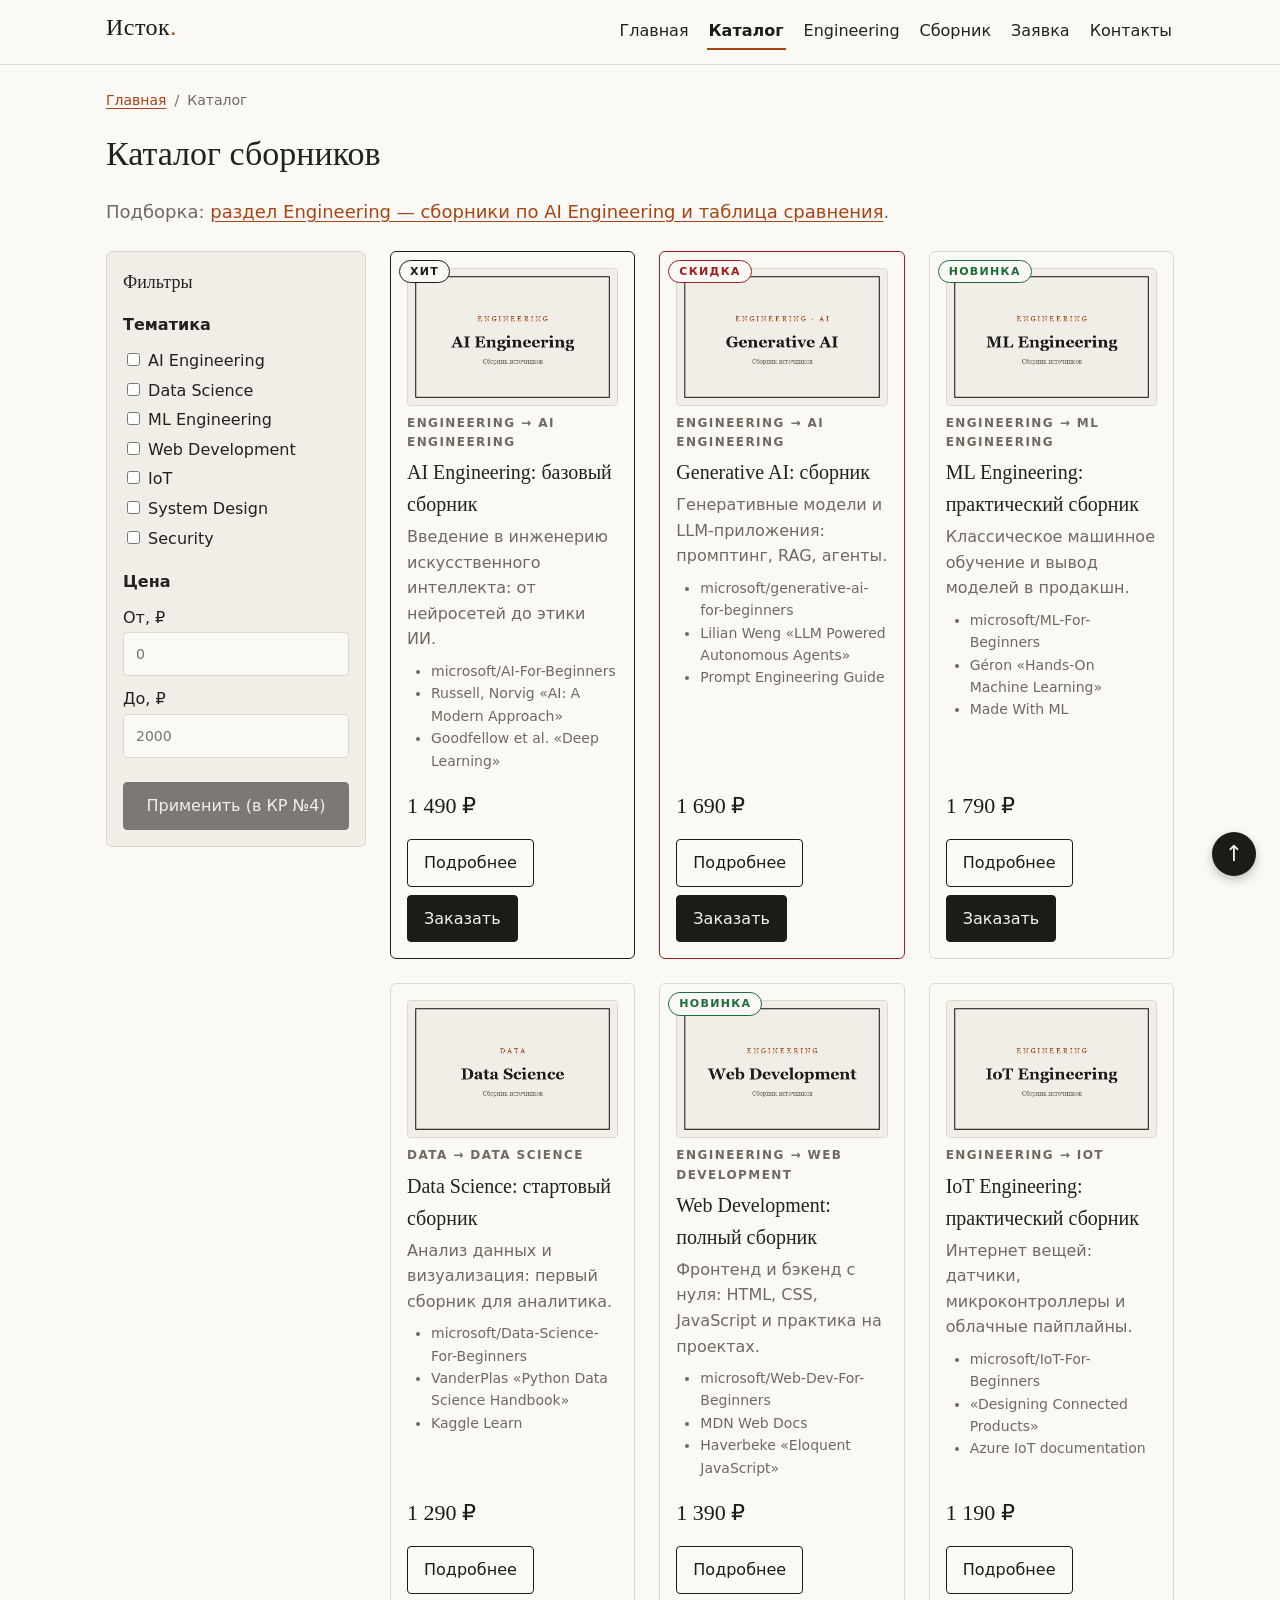
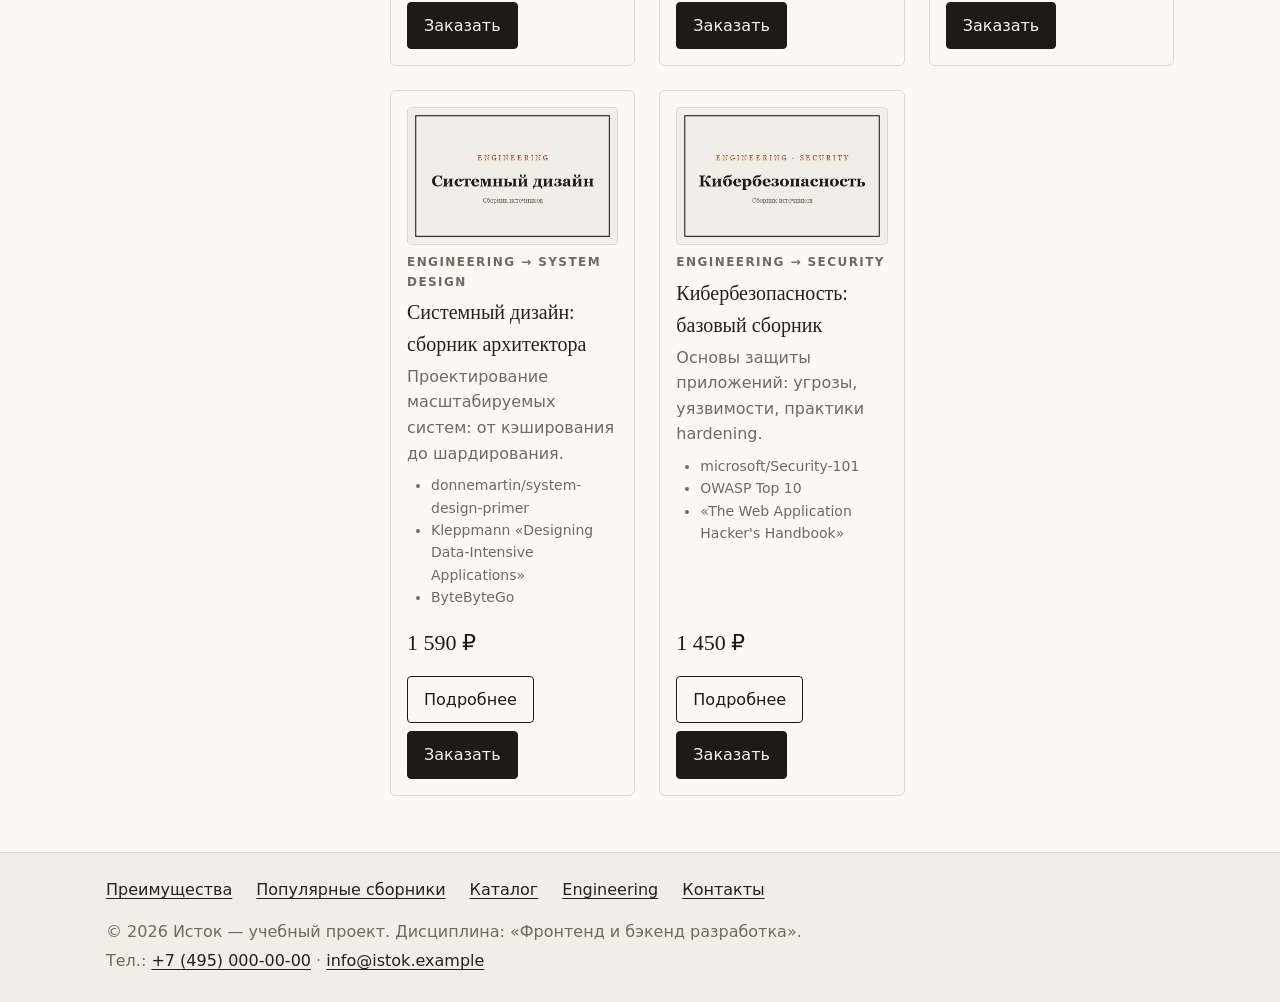
==== commit 940d1824: "Stage 2" ====
--- a/catalog.html
+++ b/catalog.html
@@ -228,35 +228,40 @@
       <p class="order-form__selected" id="selected-product-label" hidden></p>
       <div class="order-form__field">
         <label class="order-form__label" for="order-name">Имя</label>
-        <input class="order-form__input" id="order-name" name="name" type="text" placeholder="Введите ваше имя" minlength="2" autocomplete="given-name" required>
+        <input class="order-form__input" id="order-name" name="name" type="text" placeholder="Введите ваше имя" minlength="2" autocomplete="given-name" required aria-describedby="order-name-error">
+        <small class="order-form__error" id="order-name-error" role="alert" hidden>Введите имя (не короче 2 символов).</small>
       </div>
       <div class="order-form__field">
         <label class="order-form__label" for="order-email">E-mail</label>
-        <input class="order-form__input" id="order-email" name="email" type="email" placeholder="example@mail.ru" autocomplete="email" required>
+        <input class="order-form__input" id="order-email" name="email" type="email" placeholder="example@mail.ru" autocomplete="email" required aria-describedby="order-email-error">
+        <small class="order-form__error" id="order-email-error" role="alert" hidden>Введите корректный e-mail.</small>
       </div>
       <div class="order-form__field">
         <label class="order-form__label" for="order-phone">Телефон</label>
-        <input class="order-form__input" id="order-phone" name="phone" type="tel" inputmode="tel" placeholder="+7 (900) 000-00-00" pattern="^\+7 \(\d{3}\) \d{3}-\d{2}-\d{2}$" required>
-        <small class="order-form__hint">Формат: +7 (900) 000-00-00</small>
+        <input class="order-form__input" id="order-phone" name="phone" type="tel" inputmode="tel" placeholder="+7 (900) 000-00-00" pattern="^\+7 \(\d{3}\) \d{3}-\d{2}-\d{2}$" required aria-describedby="order-phone-hint order-phone-error">
+        <small class="order-form__hint" id="order-phone-hint">Формат: +7 (900) 000-00-00</small>
+        <small class="order-form__error" id="order-phone-error" role="alert" hidden>Введите телефон в формате +7 (900) 000-00-00.</small>
       </div>
       <div class="order-form__field">
         <label class="order-form__label" for="order-topic">Тема заявки</label>
-        <select class="order-form__select" id="order-topic" name="topic" required>
+        <select class="order-form__select" id="order-topic" name="topic" required aria-describedby="order-topic-error">
           <option value="">Выберите тему</option>
           <option value="product">Заказ сборника</option>
           <option value="consultation">Консультация</option>
           <option value="delivery">Получение и доставка</option>
         </select>
+        <small class="order-form__error" id="order-topic-error" role="alert" hidden>Выберите тему заявки.</small>
       </div>
       <div class="order-form__field">
         <label class="order-form__label" for="order-comment">Комментарий</label>
         <textarea class="order-form__textarea" id="order-comment" name="comment" rows="3" placeholder="Дополнительная информация"></textarea>
       </div>
       <div class="order-form__field order-form__field--checkbox">
-        <label class="order-form__label order-form__label--inline"><input id="order-agreement" name="agreement" type="checkbox" required> Я согласен на обработку данных</label>
+        <label class="order-form__label order-form__label--inline"><input id="order-agreement" name="agreement" type="checkbox" required aria-describedby="order-agreement-error"> Я согласен на обработку данных</label>
+        <small class="order-form__error" id="order-agreement-error" role="alert" hidden>Подтвердите согласие на обработку данных.</small>
       </div>
       <div class="order-form__actions">
-        <button class="button button--secondary" type="button" id="close-order-dialog">Закрыть</button>
+        <button class="button button--secondary" type="button" id="close-order-dialog" aria-label="Закрыть окно заявки">Закрыть</button>
         <button class="button button--primary" type="submit">Отправить заявку</button>
       </div>
     </form>
--- a/css/style.css
+++ b/css/style.css
@@ -230,6 +230,7 @@
 .order-form__input:disabled, .order-form__select:disabled, .order-form__textarea:disabled { background: var(--color-bg-alt); cursor: not-allowed; }
 .order-form__input[aria-invalid="true"], .order-form__select[aria-invalid="true"], .order-form__textarea[aria-invalid="true"] { border-color: var(--color-danger); background: #fdf6f6; }
 .order-form__hint { font-size: 12px; color: var(--color-muted); }
+.order-form__error { font-size: 12px; color: var(--color-danger); }
 .order-form__selected { margin: 0; padding: var(--space-sm); background: var(--color-bg-hero); border: 1px solid var(--color-border); border-radius: var(--radius-sm); }
 .order-form__actions { display: flex; flex-wrap: wrap; justify-content: flex-end; gap: var(--space-md); }
 .order-form__actions--start { justify-content: flex-start; }
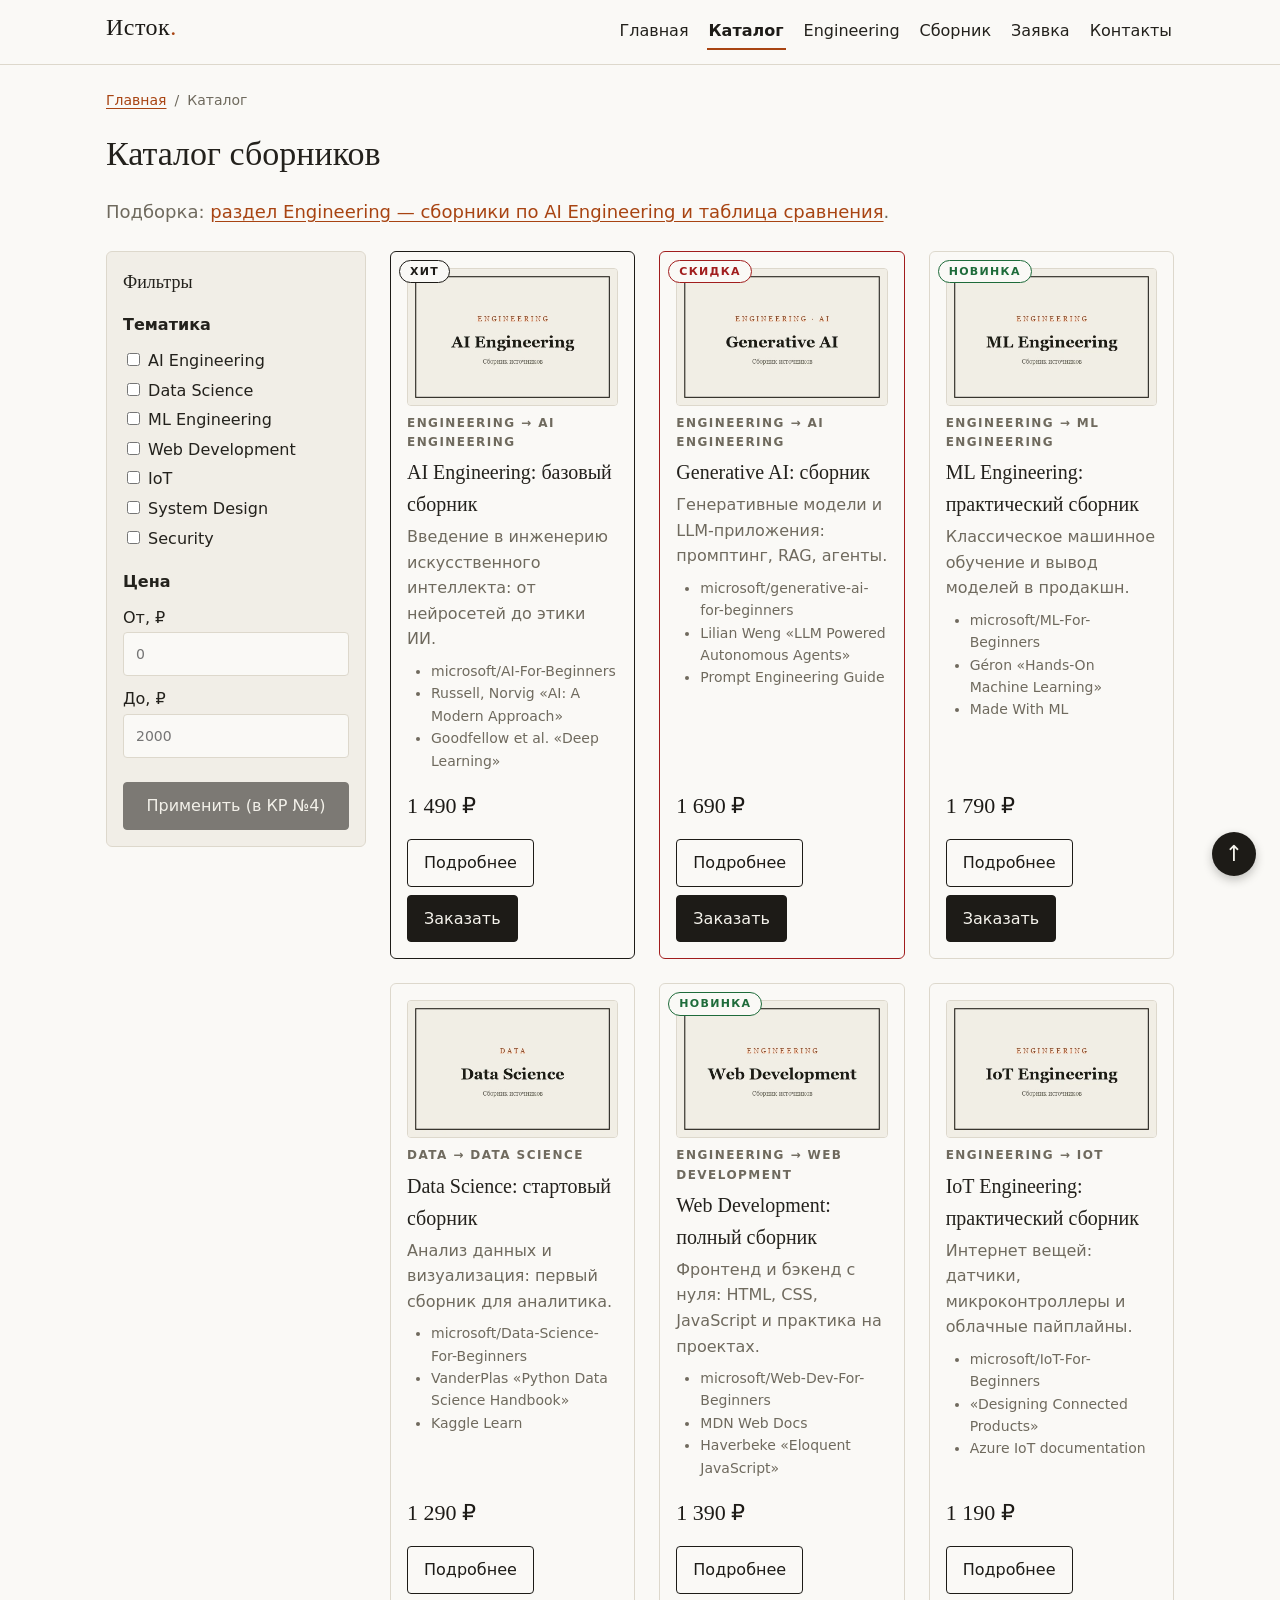
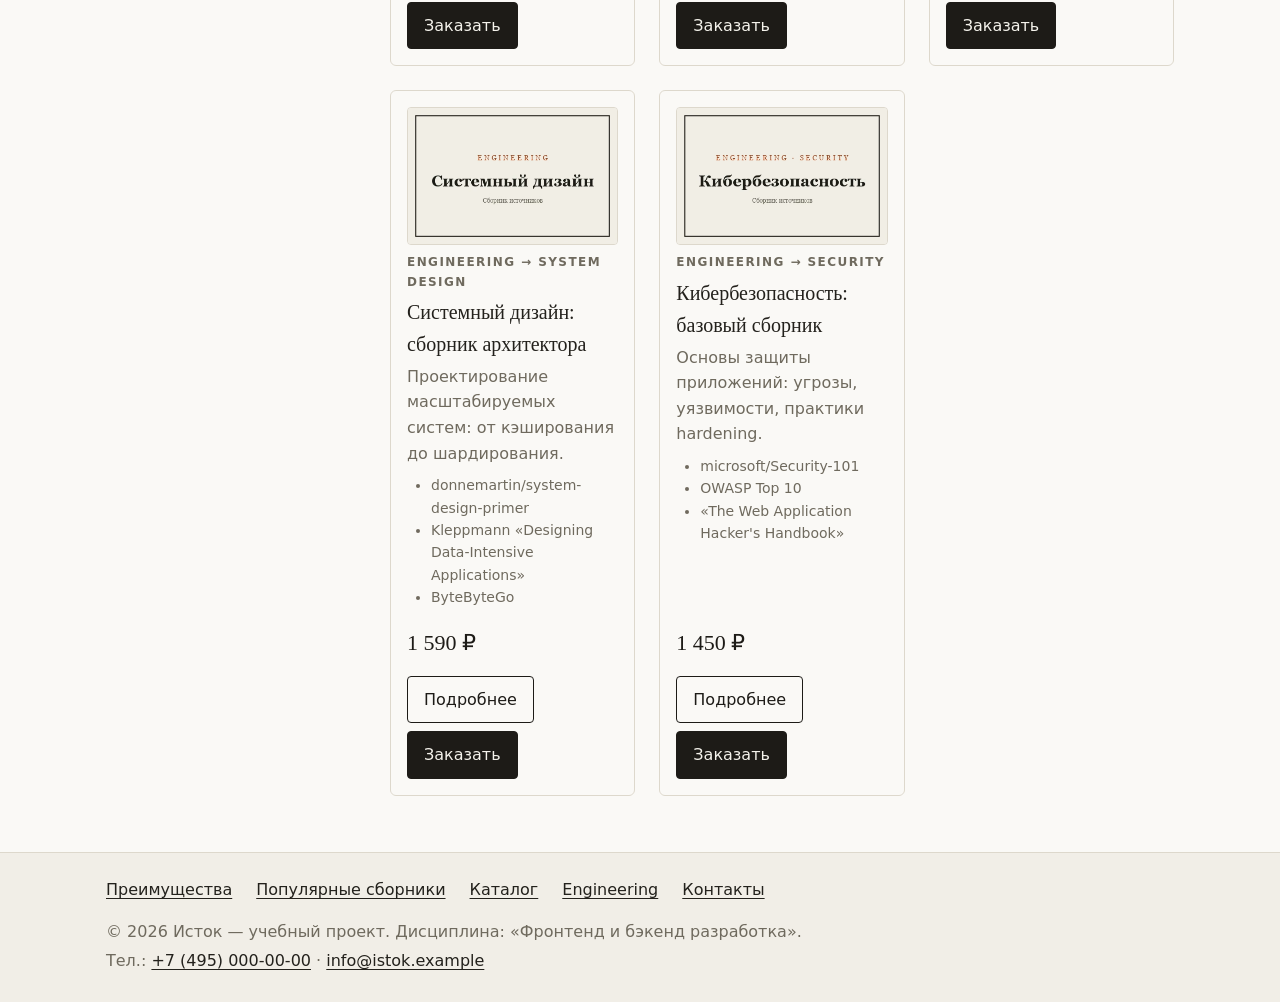
==== commit 5ba3100a: "Stage 3" ====
--- a/catalog.html
+++ b/catalog.html
@@ -17,8 +17,9 @@
   <header class="site-header">
     <div class="site-header__inner">
       <a class="site-header__logo" href="index.html">Исток</a>
+      <button class="nav-toggle" type="button" aria-expanded="false" aria-controls="site-nav" aria-label="Открыть меню"><span class="nav-toggle__bar"></span><span class="nav-toggle__bar"></span><span class="nav-toggle__bar"></span></button>
       <nav class="site-nav" aria-label="Основная навигация">
-        <ul class="site-nav__list">
+        <ul class="site-nav__list" id="site-nav">
           <li class="site-nav__item"><a class="site-nav__link" href="index.html">Главная</a></li>
           <li class="site-nav__item"><a class="site-nav__link site-nav__link--active" href="catalog.html" aria-current="page">Каталог</a></li>
           <li class="site-nav__item"><a class="site-nav__link" href="category.html">Engineering</a></li>
@@ -69,7 +70,7 @@
         <div class="products-grid">
         <article class="product-card product-card--featured">
           <span class="badge badge--hit product-card__badge">Хит</span>
-          <img class="product-card__image" src="images/ai-engineering-400.jpg" srcset="images/ai-engineering-400.jpg 400w, images/ai-engineering-800.jpg 800w" sizes="(min-width: 1024px) 30vw, (min-width: 640px) 45vw, 100vw" alt="Обложка сборника «AI Engineering: базовый сборник»" width="400" height="260" loading="lazy">
+          <picture class="product-card__picture"><source type="image/avif" srcset="images/ai-engineering-400.avif 400w, images/ai-engineering-800.avif 800w" sizes="(min-width: 1024px) 30vw, (min-width: 640px) 45vw, 100vw"><source type="image/webp" srcset="images/ai-engineering-400.webp 400w, images/ai-engineering-800.webp 800w" sizes="(min-width: 1024px) 30vw, (min-width: 640px) 45vw, 100vw"><img class="product-card__image" src="images/ai-engineering-400.jpg" srcset="images/ai-engineering-400.jpg 400w, images/ai-engineering-800.jpg 800w" sizes="(min-width: 1024px) 30vw, (min-width: 640px) 45vw, 100vw" alt="Обложка сборника «AI Engineering: базовый сборник»" width="400" height="260" loading="lazy"></picture>
           <p class="product-card__category"><a class="product-card__category-link" href="category.html">Engineering → AI Engineering</a></p>
           <h3 class="product-card__title">AI Engineering: базовый сборник</h3>
           <p class="product-card__description">Введение в инженерию искусственного интеллекта: от нейросетей до этики ИИ.</p>
@@ -86,7 +87,7 @@
         </article>
         <article class="product-card product-card--discount">
           <span class="badge badge--sale product-card__badge">Скидка</span>
-          <img class="product-card__image" src="images/generative-ai-400.jpg" srcset="images/generative-ai-400.jpg 400w, images/generative-ai-800.jpg 800w" sizes="(min-width: 1024px) 30vw, (min-width: 640px) 45vw, 100vw" alt="Обложка сборника «Generative AI: сборник»" width="400" height="260" loading="lazy">
+          <picture class="product-card__picture"><source type="image/avif" srcset="images/generative-ai-400.avif 400w, images/generative-ai-800.avif 800w" sizes="(min-width: 1024px) 30vw, (min-width: 640px) 45vw, 100vw"><source type="image/webp" srcset="images/generative-ai-400.webp 400w, images/generative-ai-800.webp 800w" sizes="(min-width: 1024px) 30vw, (min-width: 640px) 45vw, 100vw"><img class="product-card__image" src="images/generative-ai-400.jpg" srcset="images/generative-ai-400.jpg 400w, images/generative-ai-800.jpg 800w" sizes="(min-width: 1024px) 30vw, (min-width: 640px) 45vw, 100vw" alt="Обложка сборника «Generative AI: сборник»" width="400" height="260" loading="lazy"></picture>
           <p class="product-card__category"><a class="product-card__category-link" href="category.html">Engineering → AI Engineering</a></p>
           <h3 class="product-card__title">Generative AI: сборник</h3>
           <p class="product-card__description">Генеративные модели и LLM-приложения: промптинг, RAG, агенты.</p>
@@ -103,7 +104,7 @@
         </article>
         <article class="product-card">
           <span class="badge badge--new product-card__badge">Новинка</span>
-          <img class="product-card__image" src="images/ml-engineering-400.jpg" srcset="images/ml-engineering-400.jpg 400w, images/ml-engineering-800.jpg 800w" sizes="(min-width: 1024px) 30vw, (min-width: 640px) 45vw, 100vw" alt="Обложка сборника «ML Engineering: практический сборник»" width="400" height="260" loading="lazy">
+          <picture class="product-card__picture"><source type="image/avif" srcset="images/ml-engineering-400.avif 400w, images/ml-engineering-800.avif 800w" sizes="(min-width: 1024px) 30vw, (min-width: 640px) 45vw, 100vw"><source type="image/webp" srcset="images/ml-engineering-400.webp 400w, images/ml-engineering-800.webp 800w" sizes="(min-width: 1024px) 30vw, (min-width: 640px) 45vw, 100vw"><img class="product-card__image" src="images/ml-engineering-400.jpg" srcset="images/ml-engineering-400.jpg 400w, images/ml-engineering-800.jpg 800w" sizes="(min-width: 1024px) 30vw, (min-width: 640px) 45vw, 100vw" alt="Обложка сборника «ML Engineering: практический сборник»" width="400" height="260" loading="lazy"></picture>
           <p class="product-card__category"><a class="product-card__category-link" href="category.html">Engineering → ML Engineering</a></p>
           <h3 class="product-card__title">ML Engineering: практический сборник</h3>
           <p class="product-card__description">Классическое машинное обучение и вывод моделей в продакшн.</p>
@@ -119,7 +120,7 @@
           </div>
         </article>
         <article class="product-card">
-          <img class="product-card__image" src="images/data-science-400.jpg" srcset="images/data-science-400.jpg 400w, images/data-science-800.jpg 800w" sizes="(min-width: 1024px) 30vw, (min-width: 640px) 45vw, 100vw" alt="Обложка сборника «Data Science: стартовый сборник»" width="400" height="260" loading="lazy">
+          <picture class="product-card__picture"><source type="image/avif" srcset="images/data-science-400.avif 400w, images/data-science-800.avif 800w" sizes="(min-width: 1024px) 30vw, (min-width: 640px) 45vw, 100vw"><source type="image/webp" srcset="images/data-science-400.webp 400w, images/data-science-800.webp 800w" sizes="(min-width: 1024px) 30vw, (min-width: 640px) 45vw, 100vw"><img class="product-card__image" src="images/data-science-400.jpg" srcset="images/data-science-400.jpg 400w, images/data-science-800.jpg 800w" sizes="(min-width: 1024px) 30vw, (min-width: 640px) 45vw, 100vw" alt="Обложка сборника «Data Science: стартовый сборник»" width="400" height="260" loading="lazy"></picture>
           <p class="product-card__category">Data → Data Science</p>
           <h3 class="product-card__title">Data Science: стартовый сборник</h3>
           <p class="product-card__description">Анализ данных и визуализация: первый сборник для аналитика.</p>
@@ -136,7 +137,7 @@
         </article>
         <article class="product-card">
           <span class="badge badge--new product-card__badge">Новинка</span>
-          <img class="product-card__image" src="images/web-development-400.jpg" srcset="images/web-development-400.jpg 400w, images/web-development-800.jpg 800w" sizes="(min-width: 1024px) 30vw, (min-width: 640px) 45vw, 100vw" alt="Обложка сборника «Web Development: полный сборник»" width="400" height="260" loading="lazy">
+          <picture class="product-card__picture"><source type="image/avif" srcset="images/web-development-400.avif 400w, images/web-development-800.avif 800w" sizes="(min-width: 1024px) 30vw, (min-width: 640px) 45vw, 100vw"><source type="image/webp" srcset="images/web-development-400.webp 400w, images/web-development-800.webp 800w" sizes="(min-width: 1024px) 30vw, (min-width: 640px) 45vw, 100vw"><img class="product-card__image" src="images/web-development-400.jpg" srcset="images/web-development-400.jpg 400w, images/web-development-800.jpg 800w" sizes="(min-width: 1024px) 30vw, (min-width: 640px) 45vw, 100vw" alt="Обложка сборника «Web Development: полный сборник»" width="400" height="260" loading="lazy"></picture>
           <p class="product-card__category"><a class="product-card__category-link" href="category.html">Engineering → Web Development</a></p>
           <h3 class="product-card__title">Web Development: полный сборник</h3>
           <p class="product-card__description">Фронтенд и бэкенд с нуля: HTML, CSS, JavaScript и практика на проектах.</p>
@@ -152,7 +153,7 @@
           </div>
         </article>
         <article class="product-card">
-          <img class="product-card__image" src="images/iot-engineering-400.jpg" srcset="images/iot-engineering-400.jpg 400w, images/iot-engineering-800.jpg 800w" sizes="(min-width: 1024px) 30vw, (min-width: 640px) 45vw, 100vw" alt="Обложка сборника «IoT Engineering: практический сборник»" width="400" height="260" loading="lazy">
+          <picture class="product-card__picture"><source type="image/avif" srcset="images/iot-engineering-400.avif 400w, images/iot-engineering-800.avif 800w" sizes="(min-width: 1024px) 30vw, (min-width: 640px) 45vw, 100vw"><source type="image/webp" srcset="images/iot-engineering-400.webp 400w, images/iot-engineering-800.webp 800w" sizes="(min-width: 1024px) 30vw, (min-width: 640px) 45vw, 100vw"><img class="product-card__image" src="images/iot-engineering-400.jpg" srcset="images/iot-engineering-400.jpg 400w, images/iot-engineering-800.jpg 800w" sizes="(min-width: 1024px) 30vw, (min-width: 640px) 45vw, 100vw" alt="Обложка сборника «IoT Engineering: практический сборник»" width="400" height="260" loading="lazy"></picture>
           <p class="product-card__category"><a class="product-card__category-link" href="category.html">Engineering → IoT</a></p>
           <h3 class="product-card__title">IoT Engineering: практический сборник</h3>
           <p class="product-card__description">Интернет вещей: датчики, микроконтроллеры и облачные пайплайны.</p>
@@ -168,7 +169,7 @@
           </div>
         </article>
         <article class="product-card">
-          <img class="product-card__image" src="images/system-design-400.jpg" srcset="images/system-design-400.jpg 400w, images/system-design-800.jpg 800w" sizes="(min-width: 1024px) 30vw, (min-width: 640px) 45vw, 100vw" alt="Обложка сборника «Системный дизайн: сборник архитектора»" width="400" height="260" loading="lazy">
+          <picture class="product-card__picture"><source type="image/avif" srcset="images/system-design-400.avif 400w, images/system-design-800.avif 800w" sizes="(min-width: 1024px) 30vw, (min-width: 640px) 45vw, 100vw"><source type="image/webp" srcset="images/system-design-400.webp 400w, images/system-design-800.webp 800w" sizes="(min-width: 1024px) 30vw, (min-width: 640px) 45vw, 100vw"><img class="product-card__image" src="images/system-design-400.jpg" srcset="images/system-design-400.jpg 400w, images/system-design-800.jpg 800w" sizes="(min-width: 1024px) 30vw, (min-width: 640px) 45vw, 100vw" alt="Обложка сборника «Системный дизайн: сборник архитектора»" width="400" height="260" loading="lazy"></picture>
           <p class="product-card__category"><a class="product-card__category-link" href="category.html">Engineering → System Design</a></p>
           <h3 class="product-card__title">Системный дизайн: сборник архитектора</h3>
           <p class="product-card__description">Проектирование масштабируемых систем: от кэширования до шардирования.</p>
@@ -184,7 +185,7 @@
           </div>
         </article>
         <article class="product-card">
-          <img class="product-card__image" src="images/cybersecurity-400.jpg" srcset="images/cybersecurity-400.jpg 400w, images/cybersecurity-800.jpg 800w" sizes="(min-width: 1024px) 30vw, (min-width: 640px) 45vw, 100vw" alt="Обложка сборника «Кибербезопасность: базовый сборник»" width="400" height="260" loading="lazy">
+          <picture class="product-card__picture"><source type="image/avif" srcset="images/cybersecurity-400.avif 400w, images/cybersecurity-800.avif 800w" sizes="(min-width: 1024px) 30vw, (min-width: 640px) 45vw, 100vw"><source type="image/webp" srcset="images/cybersecurity-400.webp 400w, images/cybersecurity-800.webp 800w" sizes="(min-width: 1024px) 30vw, (min-width: 640px) 45vw, 100vw"><img class="product-card__image" src="images/cybersecurity-400.jpg" srcset="images/cybersecurity-400.jpg 400w, images/cybersecurity-800.jpg 800w" sizes="(min-width: 1024px) 30vw, (min-width: 640px) 45vw, 100vw" alt="Обложка сборника «Кибербезопасность: базовый сборник»" width="400" height="260" loading="lazy"></picture>
           <p class="product-card__category"><a class="product-card__category-link" href="category.html">Engineering → Security</a></p>
           <h3 class="product-card__title">Кибербезопасность: базовый сборник</h3>
           <p class="product-card__description">Основы защиты приложений: угрозы, уязвимости, практики hardening.</p>
--- a/css/responsive.css
+++ b/css/responsive.css
@@ -46,9 +46,35 @@
   .order-form__grid { grid-template-columns: repeat(2, 1fr); }
 }
 
+/* --- Таблицы product.html: карточное представление на мобильном --- */
+@media (max-width: 639px) {
+  .spec-table--cards, .spec-table--cards tbody, .spec-table--cards .spec-table__row,
+  .spec-table--cards .spec-table__row-head, .spec-table--cards .spec-table__cell { display: block; }
+  .spec-table--cards thead { position: absolute; width: 1px; height: 1px; overflow: hidden; clip: rect(0 0 0 0); white-space: nowrap; }
+  .spec-table--cards .spec-table__row { margin-bottom: var(--space-md); padding: var(--space-sm) var(--space-md); border: 1px solid var(--color-border); border-radius: var(--radius-md); background: var(--color-bg); }
+  .spec-table--cards .spec-table__row:hover .spec-table__cell, .spec-table--cards .spec-table__row:hover .spec-table__row-head { background: transparent; }
+  .spec-table--cards .spec-table__row-head, .spec-table--cards .spec-table__cell { width: auto; padding: 4px 0; border-bottom: 0; }
+  .spec-table--cards .spec-table__row-head { font-family: var(--font-heading); font-size: 17px; }
+  .spec-table--cards .spec-table__cell::before { content: attr(data-label); display: block; font-size: 12px; font-weight: bold; letter-spacing: .12em; text-transform: uppercase; color: var(--color-muted); }
+  .spec-table--cards .spec-table__cell[data-label=""]::before, .spec-table--cards .spec-table__cell:not([data-label])::before { content: none; }
+}
+
+/* --- Бургер-меню: без JS меню остаётся открытым --- */
+.nav-toggle { display: none; }
+.site-header__inner { position: relative; }
+.site-header--js .nav-toggle { position: absolute; top: 10px; right: var(--space-md); display: flex; flex-direction: column; justify-content: center; gap: 5px; width: 44px; height: 44px; padding: 10px; background: transparent; border: 1px solid var(--color-primary); border-radius: var(--radius-sm); cursor: pointer; }
+.nav-toggle__bar { display: block; width: 100%; height: 2px; background: var(--color-primary); }
+.nav-toggle:hover { border-color: var(--color-accent); }
+.nav-toggle:hover .nav-toggle__bar { background: var(--color-accent); }
+.nav-toggle:focus-visible { outline: 2px solid var(--color-accent); outline-offset: 3px; }
+.site-header--js .site-nav { display: none; }
+.site-header--js .site-nav--open { display: block; }
+
 /* ===== Планшет (≥ 700px): навигация в строку ===== */
 @media (min-width: 700px) {
   .site-header__inner { flex-direction: row; align-items: center; }
+  .site-header--js .nav-toggle { display: none; }
+  .site-header--js .site-nav { display: block; }
   .site-nav { width: auto; }
   .site-nav__list { flex-direction: row; flex-wrap: wrap; justify-content: flex-end; align-items: center; gap: var(--space-xs) var(--space-md); border-top: 0; }
   .site-nav__link { display: inline-block; min-height: 0; padding: var(--space-xs) 2px; border-bottom: 2px solid transparent; }
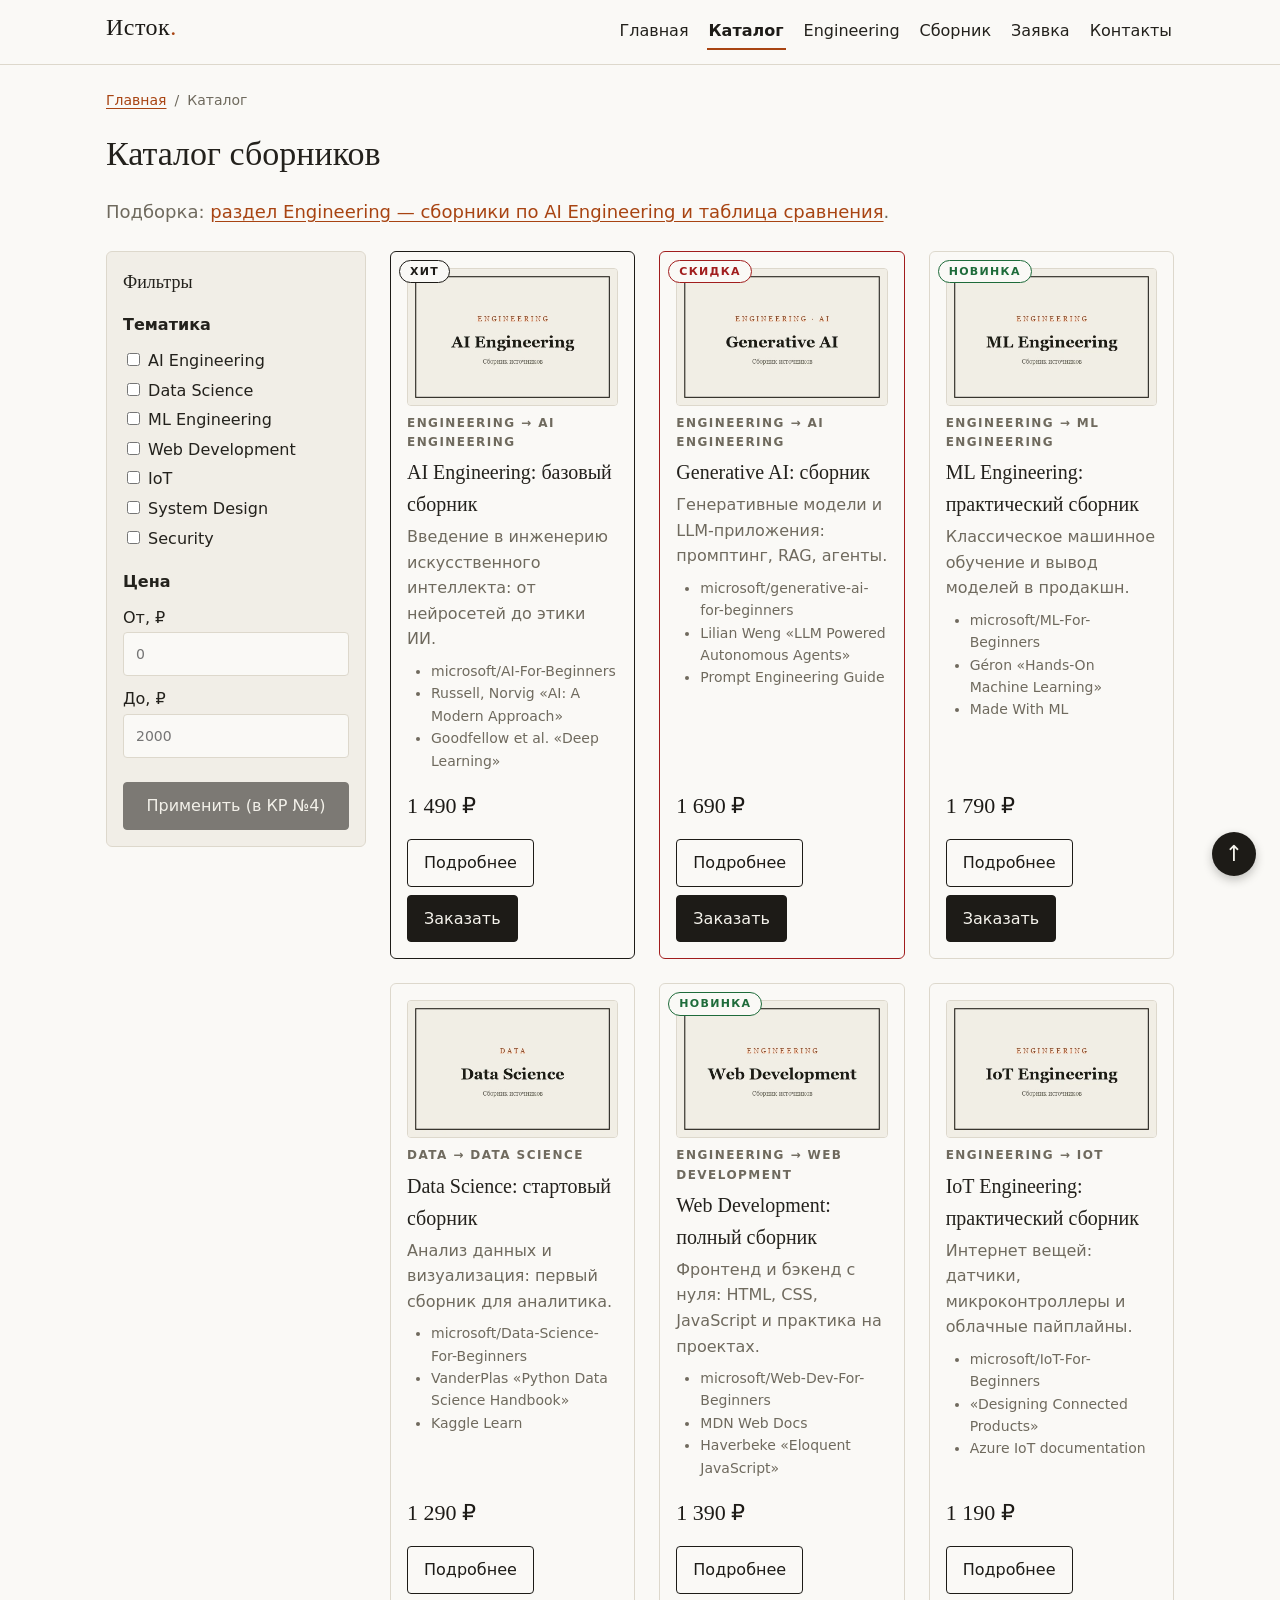
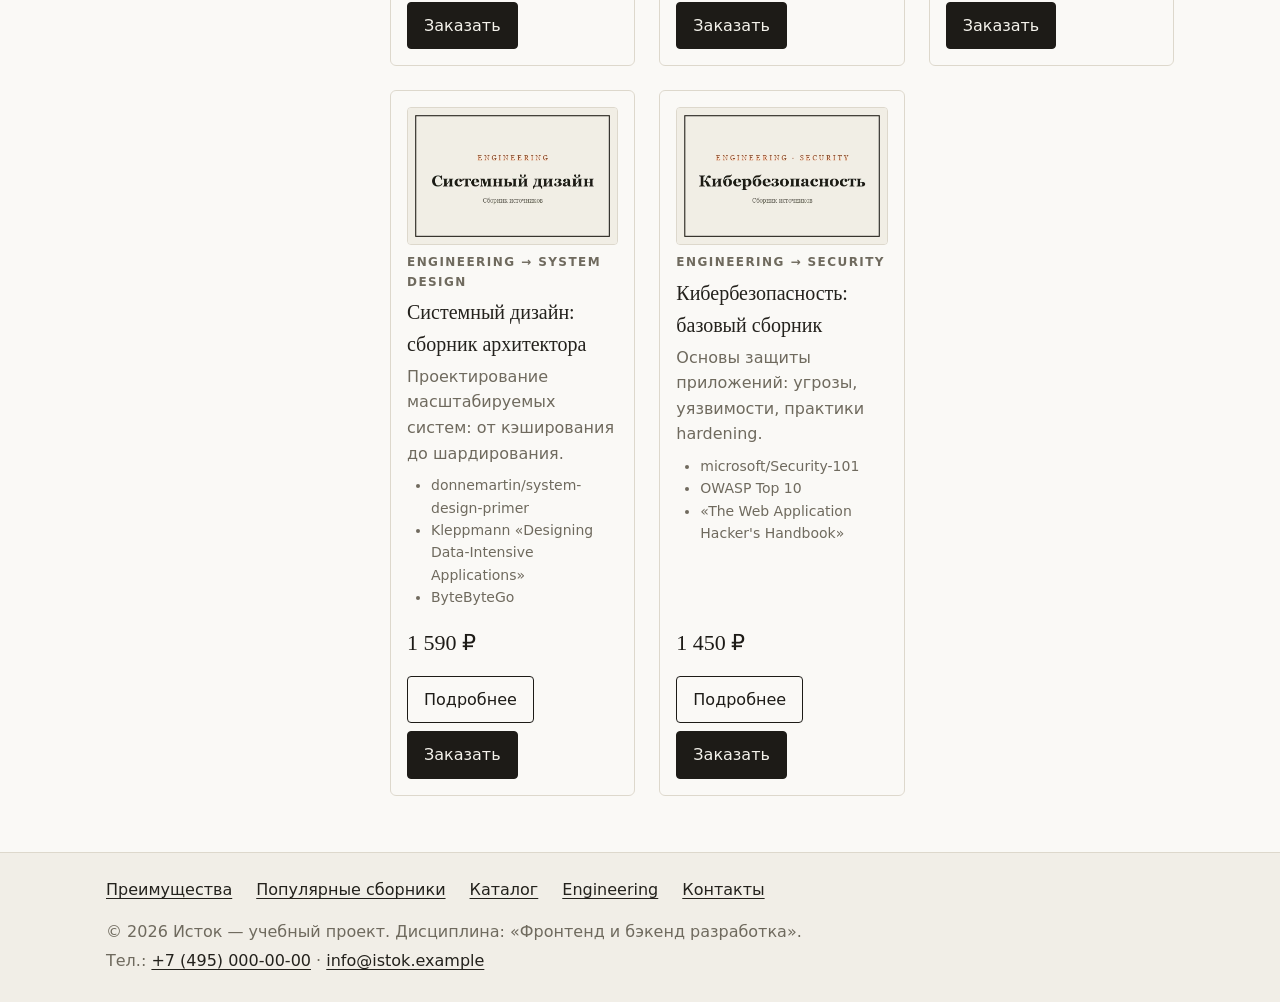
==== commit c117a8bb: "Stage 4" ====
--- a/catalog.html
+++ b/catalog.html
@@ -8,8 +8,10 @@
   <meta property="og:type" content="website">
   <meta property="og:title" content="Каталог — Исток">
   <meta property="og:description" content="Каталог тематических сборников источников Исток.">
+  <link rel="icon" href="images/favicon.svg" type="image/svg+xml">
   <link rel="stylesheet" href="css/style.css">
   <link rel="stylesheet" href="css/responsive.css">
+  <script src="js/data.js" defer></script>
   <script src="js/main.js" defer></script>
 </head>
 <body>
--- a/css/style.css
+++ b/css/style.css
@@ -248,6 +248,9 @@
 .to-top:hover { background: var(--color-accent); }
 .to-top:focus-visible { outline: 3px solid var(--color-accent); outline-offset: 3px; }
 
+/* ===== Учебный блок JavaScript (КР №4) ===== */
+.js-message { margin: 0 0 var(--space-xl); padding: var(--space-sm) var(--space-md); font-size: 14px; color: var(--color-muted); background: var(--color-bg-hero); border: 1px dashed var(--color-accent); border-radius: var(--radius-sm); }
+
 /* ===== Адаптивность ===== */
 /* Все адаптивные правила (Mobile First, @media min-width) вынесены в css/responsive.css,
    который подключается после этого файла на всех страницах. */
